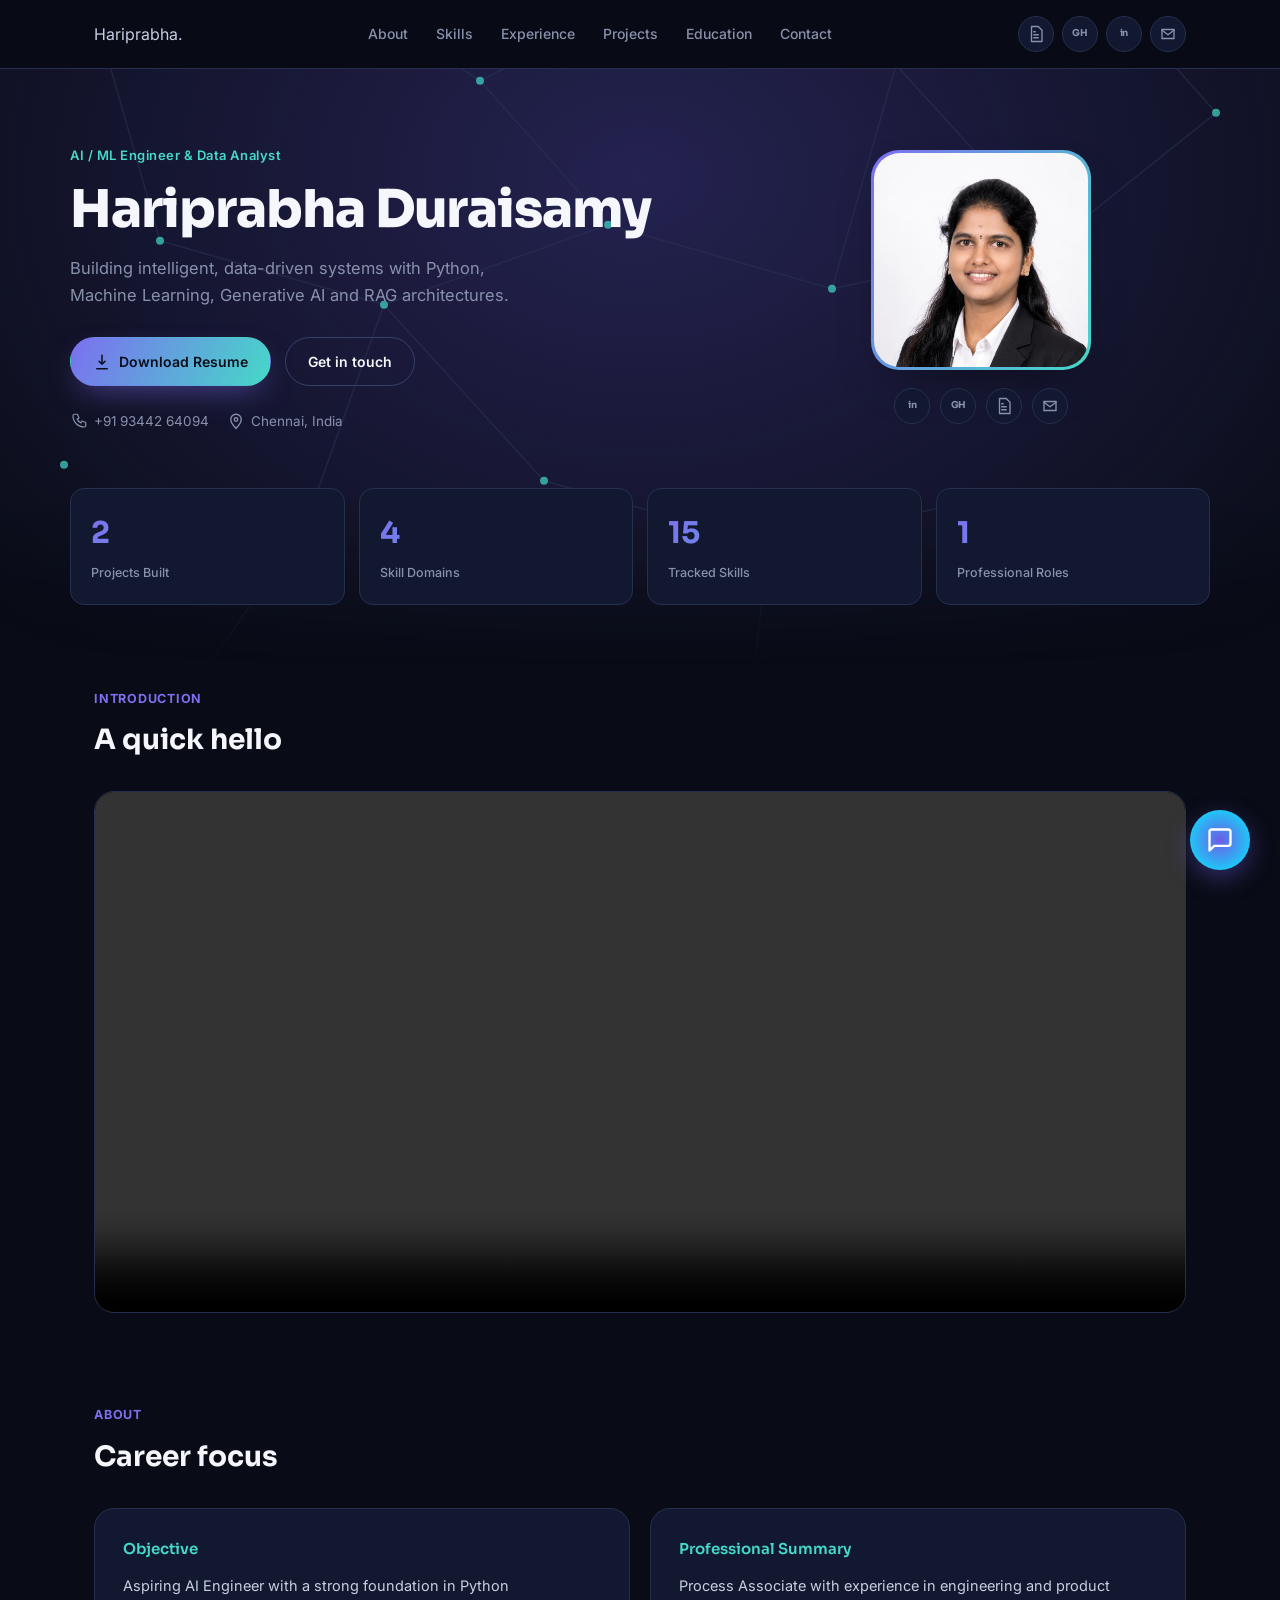
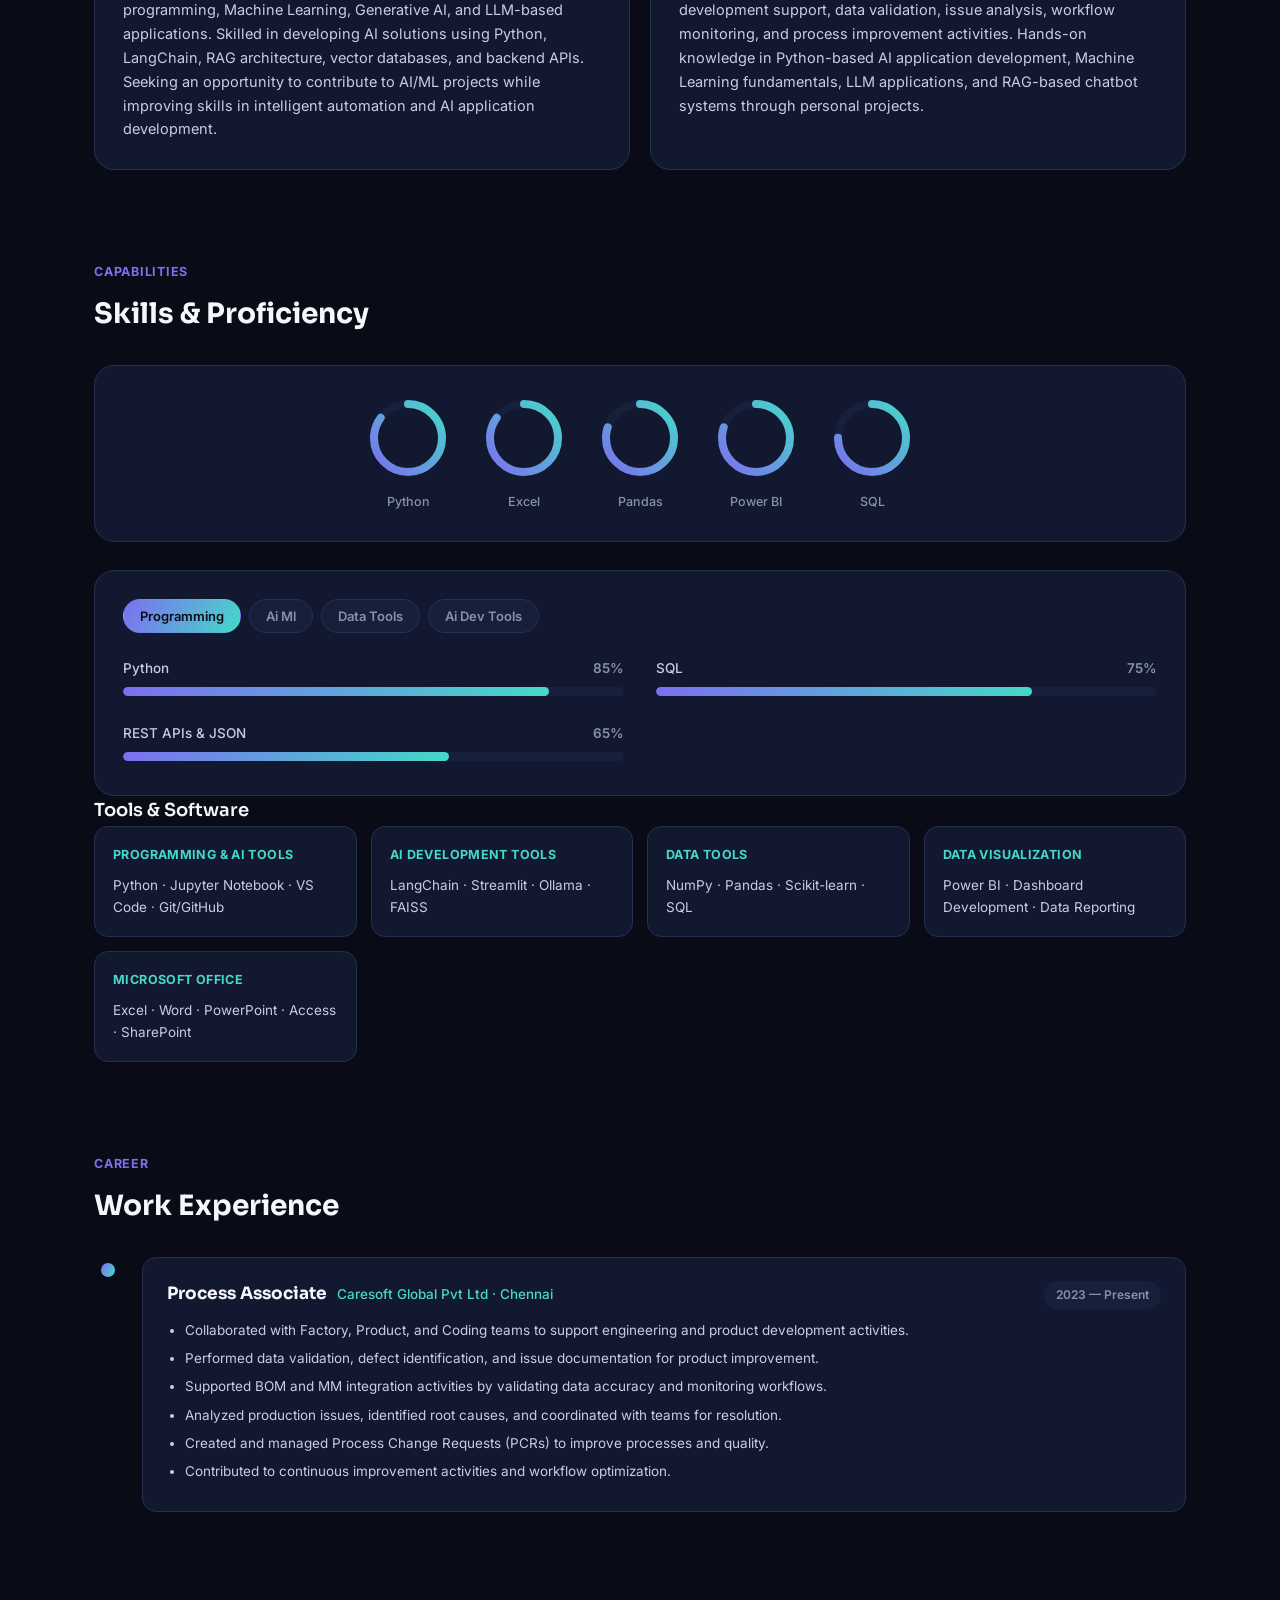
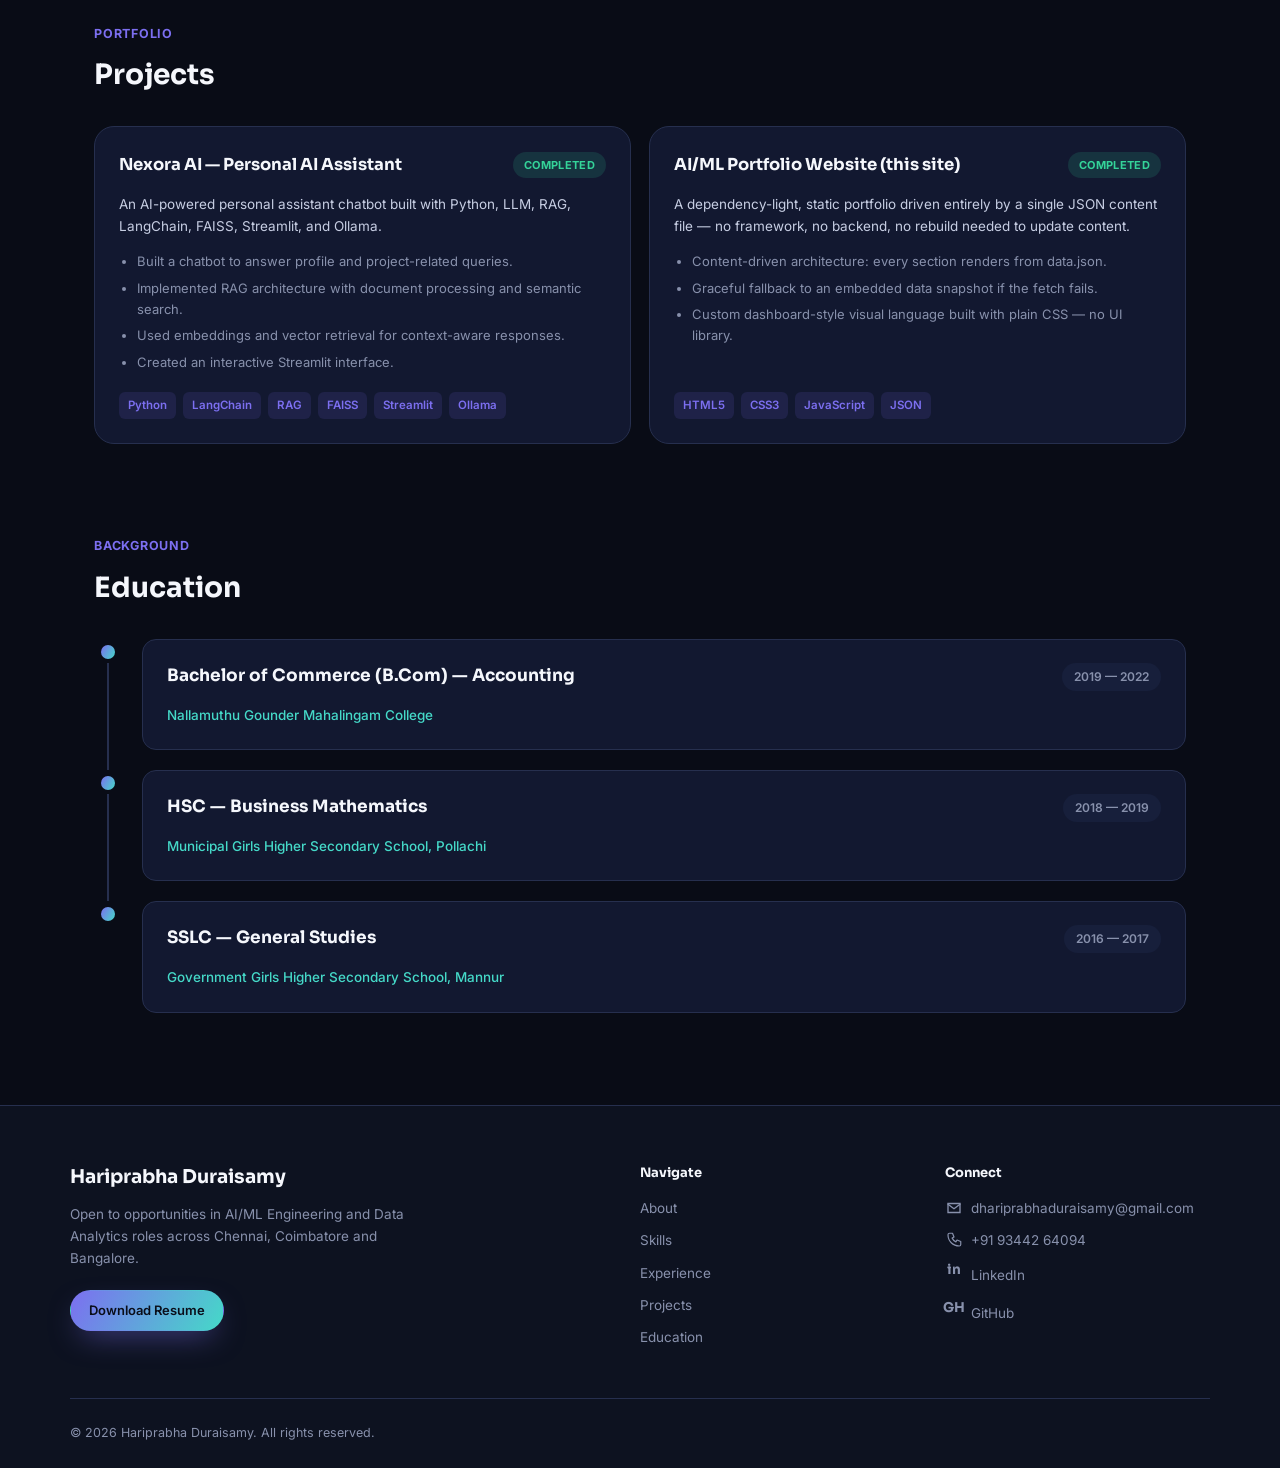
==== index.html @ e18042da "Update index.html integration with Nexora chatbot" ====
<!DOCTYPE html>
<html lang="en">
<head>
<meta charset="UTF-8">
<meta name="viewport" content="width=device-width, initial-scale=1.0">
<title>Hariprabha Duraisamy — AI/ML Engineer</title>
<meta name="description" content="Portfolio of Hariprabha Duraisamy — Aspiring AI Engineer specializing in Machine Learning, Generative AI, RAG systems and Data Analytics.">
<link rel="preconnect" href="https://fonts.googleapis.com">
<link rel="preconnect" href="https://fonts.gstatic.com" crossorigin>
<link href="https://fonts.googleapis.com/css2?family=Sora:wght@500;600;700;800&family=Inter:wght@400;500;600;700&display=swap" rel="stylesheet">
<link rel="stylesheet" href="styles.css">
</head>
  <!-- ================= NEXORA AI FLOATING WIDGET START ================= -->
<!-- 1. Floating Chat Trigger Button (Bottom Right) -->
<div id="nexora-chat-trigger" style="position: fixed; bottom: 30px; right: 30px; width: 60px; height: 60px; background: radial-gradient(circle, #6C5CE7 0%, #00F2FE 100%); border-radius: 50%; display: flex; align-items: center; justify-content: center; box-shadow: 0 8px 24px rgba(108, 92, 231, 0.4); cursor: pointer; z-index: 99999; transition: transform 0.2s ease-in-out;">
  <svg viewBox="0 0 24 24" style="width: 28px; height: 28px; fill: none; stroke: #FFFFFF; stroke-width: 2; stroke-linecap: round; stroke-linejoin: round;">
    <path d="M21 15a2 2 0 0 1-2 2H7l-4 4V5a2 2 0 0 1 2-2h14a2 2 0 0 1 2 2z"></path>
  </svg>
</div>

<!-- 2. Minimalist Popup Compact Chat Container Window -->
<div id="nexora-chat-window" style="position: fixed; bottom: 105px; right: 30px; width: 380px; height: 500px; background: #0B0E14; border: 1px solid #2A3352; border-radius: 16px; box-shadow: 0 12px 40px rgba(0, 0, 0, 0.6); display: none; flex-direction: column; overflow: hidden; z-index: 99999; font-family: 'Inter', sans-serif;">
  <!-- Header Control Bar -->
  <div style="background: #161B22; padding: 15px 20px; display: flex; align-items: center; justify-content: space-between; border-bottom: 1px solid #21262D;">
    <div style="display: flex; align-items: center; gap: 10px;">
      <div style="width: 8px; height: 8px; background: #00F2FE; border-radius: 50%; box-shadow: 0 0 8px #00F2FE;"></div>
      <span style="color: #FFFFFF; font-weight: 600; font-size: 0.95rem; letter-spacing: -0.3px;">NEXORA AI</span>
    </div>
    <!-- Close Icon Button -->
    <span id="nexora-chat-close" style="color: #8B949E; cursor: pointer; font-size: 1.3rem; line-height: 1; transition: color 0.2s;">&times;</span>
  </div>
  
  <!-- Content Embedding Frame Workspace -->
  <div style="flex: 1; background: #0B0E14;">
    <iframe 
      src="https://hariprabha06-nexora-ai.hf.space?embed=true" 
      width="100%" 
      height="100%" 
      style="border: none; background: #0B0E14;"
      allow="clipboard-write">
    </iframe>
  </div>
</div>

<!-- 3. Micro Interaction Toggle Script -->
<script>
  document.addEventListener("DOMContentLoaded", function() {
    const trigger = document.getElementById("nexora-chat-trigger");
    const windowEl = document.getElementById("nexora-chat-window");
    const closeBtn = document.getElementById("nexora-chat-close");

    // Click trigger to toggle window display visibility
    trigger.addEventListener("click", function() {
      if (windowEl.style.display === "none" || windowEl.style.display === "") {
        windowEl.style.display = "flex";
        trigger.style.transform = "scale(0.9) rotate(90deg)";
      } else {
        windowEl.style.display = "none";
        trigger.style.transform = "scale(1) rotate(0deg)";
      }
    });

    // Close button logic matrix resets layout bounds
    closeBtn.addEventListener("click", function(e) {
      e.stopPropagation();
      windowEl.style.display = "none";
      trigger.style.transform = "scale(1) rotate(0deg)";
    });
    
    // Hover animation micro scaling controls
    trigger.addEventListener("mouseenter", function() {
      if(windowEl.style.display !== "flex") trigger.style.transform = "scale(1.08)";
    });
    trigger.addEventListener("mouseleave", function() {
      if(windowEl.style.display !== "flex") trigger.style.transform = "scale(1)";
    });
  });
</script>
<!-- ================= NEXORA AI FLOATING WIDGET END ================= -->
<body>

<!-- ================= NAV ================= -->
<nav class="nav">
  <div class="nav__inner">
    <a href="#top" class="nav_logo">Hariprabha<span class="nav_logo-dot">.</span></a>
    <div class="nav__links" id="navLinks">
      <a href="#about">About</a>
      <a href="#skills">Skills</a>
      <a href="#experience">Experience</a>
      <a href="#projects">Projects</a>
      <a href="#education">Education</a>
      <a href="#contact">Contact</a>
    </div>
    <div class="nav__actions" id="navActions"></div>
  </div>
</nav>

<!-- ================= HERO ================= -->
<header class="hero" id="top">
  <div class="hero__bg" aria-hidden="true">
    <svg class="hero__mesh" viewBox="0 0 800 600" preserveAspectRatio="xMidYMid slice">
      <defs>
        <radialGradient id="meshGlow" cx="50%" cy="30%" r="70%">
          <stop offset="0%" stop-color="#6C5CE7" stop-opacity="0.28"/>
          <stop offset="100%" stop-color="#6C5CE7" stop-opacity="0"/>
        </radialGradient>
      </defs>
      <rect width="800" height="600" fill="url(#meshGlow)"/>
      <g stroke="#2A3352" stroke-width="1" opacity="0.55" id="meshLines"></g>
      <g fill="#45D9C8" id="meshNodes"></g>
    </svg>
  </div>

  <div class="hero__inner">
    <div class="hero__text">
      <span class="eyebrow">AI / ML Engineer &amp; Data Analyst</span>
      <h1 class="hero__name" id="heroName">Loading…</h1>
      <p class="hero__tagline" id="heroTagline"></p>

      <div class="hero__cta">
        <a href="assets/resume.pdf" download class="btn btn--primary">
          <svg viewBox="0 0 24 24" class="icon"><path d="M12 3v12m0 0l-4-4m4 4l4-4M5 21h14" fill="none" stroke="currentColor" stroke-width="2" stroke-linecap="round" stroke-linejoin="round"/></svg>
          Download Resume
        </a>
        <a href="#contact" class="btn btn--ghost">Get in touch</a>
      </div>

      <div class="hero__social" id="heroSocial"></div>
    </div>

    <div class="hero__card">
      <div class="hero__photo-ring">
        <img id="profilePhoto" class="hero__photo" src="" alt="Hariprabha Duraisamy" />
      </div>
      <div class="hero__quicklinks" id="heroQuicklinks"></div>
    </div>
  </div>

  <div class="hero__stats" id="heroStats"></div>
</header>

<!-- ================= VIDEO ================= -->
<section class="section" id="intro">
  <div class="section__head">
    <span class="section__kicker">Introduction</span>
    <h2 class="section__title">A quick hello</h2>
  </div>
  <div class="panel panel--video">
    <video id="introVideo" class="video-frame" controls playsinline></video>
  </div>
</section>

<!-- ================= ABOUT ================= -->
<section class="section" id="about">
  <div class="section__head">
    <span class="section__kicker">About</span>
    <h2 class="section__title">Career focus</h2>
  </div>
  <div class="about-grid">
    <div class="panel">
      <h3 class="panel__title">Objective</h3>
      <p id="aboutObjective"></p>
    </div>
    <div class="panel">
      <h3 class="panel__title">Professional Summary</h3>
      <p id="aboutSummary"></p>
    </div>
  </div>
</section>

<!-- ================= SKILLS ================= -->
<section class="section" id="skills">
  <div class="section__head">
    <span class="section__kicker">Capabilities</span>
    <h2 class="section__title">Skills &amp; Proficiency</h2>
  </div>

  <div class="rings" id="coreRings"></div>

  <div class="panel">
    <div class="skills__tabs" id="skillTabs"></div>
    <div class="skills__panels" id="skillPanels"></div>
  </div>

  <div class="section_head section_head--sub">
    <h3 class="section__subtitle">Tools &amp; Software</h3>
  </div>
  <div class="tools__grid" id="toolsGrid"></div>
</section>

<!-- ================= EXPERIENCE ================= -->
<section class="section" id="experience">
  <div class="section__head">
    <span class="section__kicker">Career</span>
    <h2 class="section__title">Work Experience</h2>
  </div>
  <div class="timeline" id="experienceTimeline"></div>
</section>

<!-- ================= PROJECTS ================= -->
<section class="section" id="projects">
  <div class="section__head">
    <span class="section__kicker">Portfolio</span>
    <h2 class="section__title">Projects</h2>
  </div>
  <div class="projects__grid" id="projectsGrid"></div>
</section>

<!-- ================= EDUCATION ================= -->
<section class="section" id="education">
  <div class="section__head">
    <span class="section__kicker">Background</span>
    <h2 class="section__title">Education</h2>
  </div>
  <div class="timeline timeline--education" id="educationTimeline"></div>
</section>

<!-- ================= CONTACT / FOOTER ================= -->
<footer class="footer" id="contact">
  <div class="footer__top">
    <div class="footer__brand">
      <div class="footer__name" id="footerName"></div>
      <p class="footer__blurb">Open to opportunities in AI/ML Engineering and Data Analytics roles across Chennai, Coimbatore and Bangalore.</p>
      <a href="assets/resume.pdf" download class="btn btn--primary btn--sm">Download Resume</a>
    </div>

    <div class="footer__col">
      <h4>Navigate</h4>
      <a href="#about">About</a>
      <a href="#skills">Skills</a>
      <a href="#experience">Experience</a>
      <a href="#projects">Projects</a>
      <a href="#education">Education</a>
    </div>

    <div class="footer__col">
      <h4>Connect</h4>
      <div id="footerLinks"></div>
    </div>
  </div>

  <div class="footer__bottom">
    <span id="footerCopy"></span>
  </div>
</footer>

<script src="script.js"></script>
</body>
</html>
---- styles.css ----
/* =====================================================
   DESIGN TOKENS
   Concept: "Signal Intelligence" — a professional AI/ML and
   data-analytics portfolio. Deep indigo-navy surface, a
   violet→cyan gradient as the AI/data signal, real chart
   elements (progress rings, gradient meters), and a subtle
   neural-mesh backdrop in the hero. Clean geometric display
   type (Sora) + humanist body type (Inter). No monospace,
   no terminal chrome.
===================================================== */
:root{
  --bg:            #090C16;
  --bg-alt:        #0D1220;
  --surface:       #121830;
  --surface-2:     #171F3B;
  --border:        #262F4E;
  --border-light:  #37416A;

  --text:          #C7CEE3;
  --text-dim:      #8891AC;
  --text-bright:   #F5F7FC;

  --violet:        #7C6FF0;
  --violet-dim:    #4A4390;
  --cyan:          #45D9C8;
  --amber:         #FFB454;
  --green:         #34D399;

  --grad: linear-gradient(120deg, var(--violet), var(--cyan));

  --font-display: 'Sora', 'Inter', sans-serif;
  --font-body: 'Inter', -apple-system, sans-serif;

  --radius-sm: 8px;
  --radius: 14px;
  --radius-lg: 20px;
  --maxw: 1140px;

  --shadow: 0 20px 50px -25px rgba(0,0,0,0.6);
}

*{ box-sizing:border-box; }
html{ scroll-behavior:smooth; }

@media (prefers-reduced-motion: reduce){
  html{ scroll-behavior:auto; }
  *{ animation-duration:0.001ms !important; animation-iteration-count:1 !important; transition-duration:0.001ms !important; }
}

body{
  margin:0;
  background:var(--bg);
  color:var(--text);
  font-family:var(--font-body);
  line-height:1.65;
  -webkit-font-smoothing:antialiased;
}

h1,h2,h3,h4{ font-family:var(--font-display); color:var(--text-bright); margin:0; }
p{ margin:0; }
a{ color:inherit; text-decoration:none; }
::selection{ background:var(--violet); color:#fff; }
:focus-visible{ outline:2px solid var(--cyan); outline-offset:3px; }

.icon{ width:18px; height:18px; display:block; }
.icon-badge{
  display:inline-flex; align-items:center; justify-content:center;
  width:18px; height:18px;
  font-family:var(--font-display);
  font-weight:700;
  font-size:9.5px;
  letter-spacing:-0.02em;
}

/* =====================================================
   NAV
===================================================== */
.nav{
  position:sticky; top:0; z-index:100;
  background:rgba(9,12,22,0.82);
  backdrop-filter:blur(10px);
  border-bottom:1px solid var(--border);
}
.nav__inner{
  max-width:var(--maxw);
  margin:0 auto;
  padding:16px 24px;
  display:flex; align-items:center; justify-content:space-between;
  gap:24px;
}
.nav__logo{
  font-family:var(--font-display);
  font-weight:700;
  font-size:17px;
  color:var(--text-bright);
}
.nav__logo-dot{ color:var(--cyan); }
.nav__links{ display:flex; gap:28px; }
.nav__links a{
  font-size:14px; font-weight:500;
  color:var(--text-dim);
}
.nav__links a:hover{ color:var(--text-bright); }
.nav__actions{ display:flex; gap:8px; }
.iconbtn{
  width:36px; height:36px;
  display:flex; align-items:center; justify-content:center;
  border:1px solid var(--border);
  border-radius:50%;
  color:var(--text-dim);
  background:var(--surface);
  transition:border-color .2s, color .2s, transform .2s;
}
.iconbtn:hover{ color:var(--text-bright); border-color:var(--border-light); transform:translateY(-1px); }

@media (max-width:820px){
  .nav__links{ display:none; }
}

/* =====================================================
   BUTTONS
===================================================== */
.btn{
  display:inline-flex; align-items:center; gap:8px;
  padding:12px 22px;
  border-radius:999px;
  font-family:var(--font-body);
  font-weight:600;
  font-size:14px;
  border:1px solid transparent;
  cursor:pointer;
  transition:transform .2s, box-shadow .2s, border-color .2s, background .2s;
}
.btn--primary{
  background:var(--grad);
  color:#0A0E1A;
  box-shadow:0 12px 30px -10px rgba(124,111,240,0.55);
}
.btn--primary:hover{ transform:translateY(-2px); box-shadow:0 16px 36px -10px rgba(124,111,240,0.7); }
.btn--ghost{
  background:transparent;
  border-color:var(--border-light);
  color:var(--text-bright);
}
.btn--ghost:hover{ border-color:var(--cyan); color:var(--cyan); }
.btn--sm{ padding:9px 18px; font-size:13px; margin-top:14px; }

/* =====================================================
   HERO
===================================================== */
.hero{
  position:relative;
  overflow:hidden;
  padding:72px 24px 0;
}
.hero__bg{
  position:absolute; inset:0;
  z-index:0;
  mask-image:linear-gradient(to bottom, black 0%, black 70%, transparent 100%);
}
.hero__mesh{ width:100%; height:100%; }

.hero__inner{
  position:relative; z-index:1;
  max-width:var(--maxw);
  margin:0 auto;
  display:grid;
  grid-template-columns:1.25fr 0.9fr;
  gap:48px;
  align-items:center;
  padding-bottom:56px;
}
@media (max-width:900px){
  .hero__inner{ grid-template-columns:1fr; }
}

.eyebrow{
  display:inline-block;
  font-size:13px;
  font-weight:600;
  letter-spacing:0.04em;
  color:var(--cyan);
  margin-bottom:16px;
}
.hero__name{
  font-size:clamp(32px, 5vw, 52px);
  font-weight:800;
  line-height:1.08;
  letter-spacing:-0.02em;
  margin-bottom:16px;
}
.hero__tagline{
  color:var(--text-dim);
  font-size:16.5px;
  max-width:46ch;
  margin-bottom:28px;
}
.hero__cta{ display:flex; flex-wrap:wrap; gap:14px; margin-bottom:24px; }
.hero__social{ display:flex; gap:18px; font-size:13.5px; color:var(--text-dim); }
.hero__social a:hover{ color:var(--text-bright); }

/* --- hero photo card --- */
.hero__card{
  display:flex; flex-direction:column; align-items:center;
  gap:18px;
}
.hero__photo-ring{
  width:220px; height:220px;
  border-radius:28px;
  padding:3px;
  background:var(--grad);
  box-shadow:var(--shadow);
}
.hero__photo{
  width:100%; height:100%;
  object-fit:cover;
  border-radius:26px;
  display:block;
  background:var(--surface);
}
.hero__quicklinks{ display:flex; gap:10px; }

/* --- stats --- */
.hero__stats{
  position:relative; z-index:1;
  max-width:var(--maxw);
  margin:0 auto;
  display:grid;
  grid-template-columns:repeat(auto-fit, minmax(150px, 1fr));
  gap:14px;
  padding-bottom:64px;
}
.stat{
  background:var(--surface);
  border:1px solid var(--border);
  border-radius:var(--radius);
  padding:20px;
}
.stat__value{
  font-family:var(--font-display);
  font-size:30px; font-weight:700;
  background:var(--grad);
  -webkit-background-clip:text;
  background-clip:text;
  color:transparent;
}
.stat__label{
  color:var(--text-dim);
  font-size:12.5px;
  margin-top:4px;
  font-weight:500;
}

/* =====================================================
   SECTIONS
===================================================== */
.section{
  max-width:var(--maxw);
  margin:0 auto;
  padding:20px 24px 72px;
}
.section__head{ margin-bottom:28px; }
.section__head--sub{ margin-top:40px; margin-bottom:18px; }
.section__kicker{
  display:block;
  font-size:12.5px;
  font-weight:700;
  letter-spacing:0.06em;
  text-transform:uppercase;
  color:var(--violet);
  margin-bottom:8px;
}
.section__title{ font-size:28px; font-weight:700; }
.section__subtitle{ font-size:18px; font-weight:600; color:var(--text-bright); }

.panel{
  background:var(--surface);
  border:1px solid var(--border);
  border-radius:var(--radius-lg);
  padding:28px;
}
.panel--video{ padding:0; overflow:hidden; }
.panel__title{
  font-size:15px; font-weight:600;
  color:var(--cyan);
  margin-bottom:12px;
}
.video-frame{ width:100%; display:block; background:#000; max-height:520px; }

/* --- about --- */
.about-grid{
  display:grid; grid-template-columns:1fr 1fr; gap:20px;
}
@media (max-width:700px){ .about-grid{ grid-template-columns:1fr; } }
.about-grid p{ color:var(--text); font-size:14.5px; }

/* =====================================================
   SKILLS
===================================================== */
.rings{
  display:flex; flex-wrap:wrap; gap:28px;
  justify-content:center;
  margin-bottom:28px;
  padding:28px;
  background:var(--surface);
  border:1px solid var(--border);
  border-radius:var(--radius-lg);
}
.ring{ display:flex; flex-direction:column; align-items:center; gap:10px; }
.ring__label{ font-size:12.5px; color:var(--text-dim); font-weight:500; text-align:center; max-width:110px; }
.ring svg{ transform:rotate(-90deg); }
.ring__pct{
  font-family:var(--font-display);
  font-weight:700;
  font-size:16px;
  fill:var(--text-bright);
  transform:rotate(90deg);
}

.skills__tabs{ display:flex; flex-wrap:wrap; gap:8px; margin-bottom:24px; }
.skill-tab{
  font-family:var(--font-body);
  font-size:13px; font-weight:600;
  color:var(--text-dim);
  background:var(--surface-2);
  border:1px solid var(--border);
  border-radius:999px;
  padding:8px 16px;
  cursor:pointer;
  transition:all .2s;
}
.skill-tab:hover{ color:var(--text-bright); }
.skill-tab.active{
  background:var(--grad);
  color:#0A0E1A;
  border-color:transparent;
}
.skill-panel{ display:none; grid-template-columns:1fr 1fr; gap:20px 32px; }
.skill-panel.active{ display:grid; }
@media (max-width:640px){ .skill-panel{ grid-template-columns:1fr; } }

.skillbar__label{ display:flex; justify-content:space-between; font-size:13.5px; font-weight:500; color:var(--text); margin-bottom:8px; }
.skillbar__label span:last-child{ color:var(--text-dim); font-weight:600; }
.skillbar__track{ height:9px; background:var(--surface-2); border-radius:999px; overflow:hidden; }
.skillbar__fill{ height:100%; border-radius:999px; background:var(--grad); width:0%; transition:width 1.1s cubic-bezier(.2,.7,.2,1); }
.skillbar{ margin-bottom:6px; }

.tools__grid{ display:grid; grid-template-columns:repeat(auto-fit, minmax(220px, 1fr)); gap:14px; }
.tool-card{ background:var(--surface); border:1px solid var(--border); border-radius:var(--radius); padding:18px; }
.tool-card__title{ font-size:12.5px; font-weight:700; color:var(--cyan); text-transform:uppercase; letter-spacing:0.03em; margin-bottom:8px; }
.tool-card__list{ font-size:13.5px; color:var(--text); }

/* =====================================================
   TIMELINE (experience & education)
===================================================== */
.timeline{ display:flex; flex-direction:column; gap:0; }
.tl-entry{
  display:grid;
  grid-template-columns:28px 1fr;
  gap:20px;
}
.tl-entry__rail{ display:flex; flex-direction:column; align-items:center; }
.tl-entry__dot{
  width:14px; height:14px; border-radius:50%;
  background:var(--grad);
  margin-top:6px;
  flex-shrink:0;
}
.tl-entry__line{ width:1.5px; flex:1; background:var(--border); margin-top:4px; }
.tl-entry:last-child .tl-entry__line{ display:none; }
.tl-entry__card{
  background:var(--surface);
  border:1px solid var(--border);
  border-radius:var(--radius);
  padding:22px 24px;
  margin-bottom:20px;
}
.tl-entry__top{ display:flex; flex-wrap:wrap; align-items:baseline; gap:10px; margin-bottom:10px; }
.tl-entry__role{ font-family:var(--font-display); font-size:17px; font-weight:700; color:var(--text-bright); }
.tl-entry__company{ font-size:13.5px; color:var(--cyan); font-weight:500; }
.tl-entry__time{
  margin-left:auto;
  font-size:12px; font-weight:600;
  color:var(--text-dim);
  background:var(--surface-2);
  padding:4px 12px;
  border-radius:999px;
  white-space:nowrap;
}
.tl-entry__card ul{ margin:0; padding-left:18px; color:var(--text); font-size:13.5px; }
.tl-entry__card li{ margin-bottom:6px; }

/* =====================================================
   PROJECTS
===================================================== */
.projects__grid{ display:grid; grid-template-columns:repeat(auto-fit, minmax(280px, 1fr)); gap:18px; }
.project-card{
  background:var(--surface);
  border:1px solid var(--border);
  border-radius:var(--radius-lg);
  padding:24px;
  display:flex; flex-direction:column; gap:14px;
  transition:border-color .2s, transform .2s;
}
.project-card:hover{ border-color:var(--border-light); transform:translateY(-3px); }
.project-card__top{ display:flex; align-items:center; justify-content:space-between; gap:10px; }
.project-card__name{ font-family:var(--font-display); font-size:16.5px; font-weight:700; color:var(--text-bright); }
.status-pill{
  font-size:11px; font-weight:700; text-transform:uppercase; letter-spacing:0.03em;
  padding:4px 11px; border-radius:999px;
  white-space:nowrap;
}
.status-pill--completed{ background:rgba(52,211,153,0.14); color:var(--green); }
.status-pill--running{ background:rgba(69,217,200,0.14); color:var(--cyan); }
.project-card__desc{ font-size:13.5px; color:var(--text); }
.project-card__list{ margin:0; padding-left:18px; font-size:13px; color:var(--text-dim); }
.project-card__list li{ margin-bottom:5px; }
.project-card__stack{ display:flex; flex-wrap:wrap; gap:7px; margin-top:auto; }
.chip{
  font-size:11.5px; font-weight:600;
  color:var(--violet);
  background:rgba(124,111,240,0.12);
  border-radius:6px;
  padding:4px 9px;
}
.project-card__link{ font-size:13px; font-weight:600; color:var(--cyan); }
.project-card__link:hover{ text-decoration:underline; }

/* =====================================================
   FOOTER
===================================================== */
.footer{
  border-top:1px solid var(--border);
  background:var(--bg-alt);
  padding:56px 24px 24px;
}
.footer__top{
  max-width:var(--maxw);
  margin:0 auto;
  display:grid;
  grid-template-columns:1.6fr 0.8fr 0.8fr;
  gap:40px;
  margin-bottom:40px;
}
@media (max-width:760px){
  .footer__top{ grid-template-columns:1fr; }
}
.footer__name{ font-family:var(--font-display); font-weight:700; font-size:19px; color:var(--text-bright); margin-bottom:10px; }
.footer__blurb{ color:var(--text-dim); font-size:13.5px; max-width:38ch; margin-bottom:6px; }
.footer__col h4{ font-size:13px; color:var(--text-bright); margin-bottom:14px; }
.footer__col a, .footer__col span{
  display:flex; align-items:center; gap:8px;
  font-size:13.5px; color:var(--text-dim);
  margin-bottom:10px;
}
.footer__col a:hover{ color:var(--cyan); }
.footer__bottom{
  max-width:var(--maxw);
  margin:0 auto;
  padding-top:24px;
  border-top:1px solid var(--border);
  font-size:12.5px;
  color:var(--text-dim);
  display:flex; justify-content:space-between; flex-wrap:wrap; gap:10px;
}

/* reveal-on-scroll */
.reveal{ opacity:0; transform:translateY(16px); transition:opacity .6s ease, transform .6s ease; }
.reveal.in{ opacity:1; transform:translateY(0); }
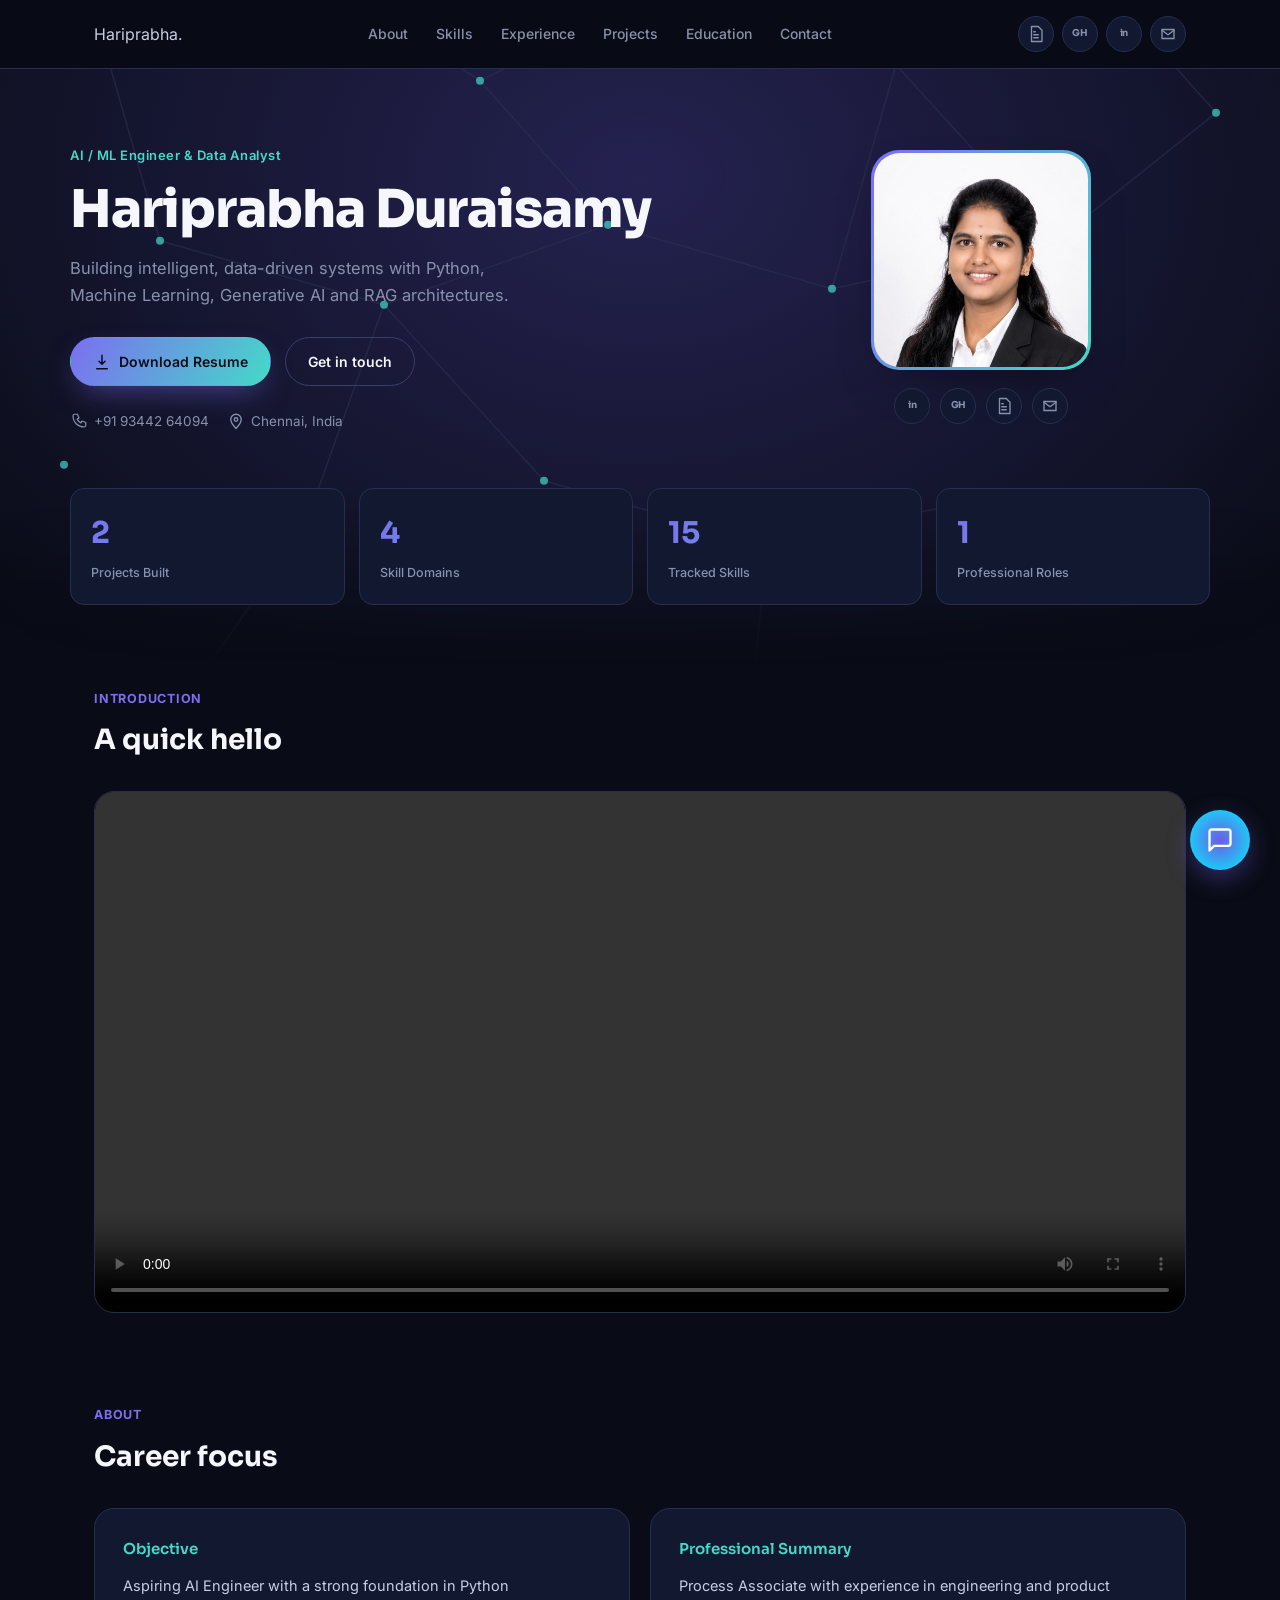
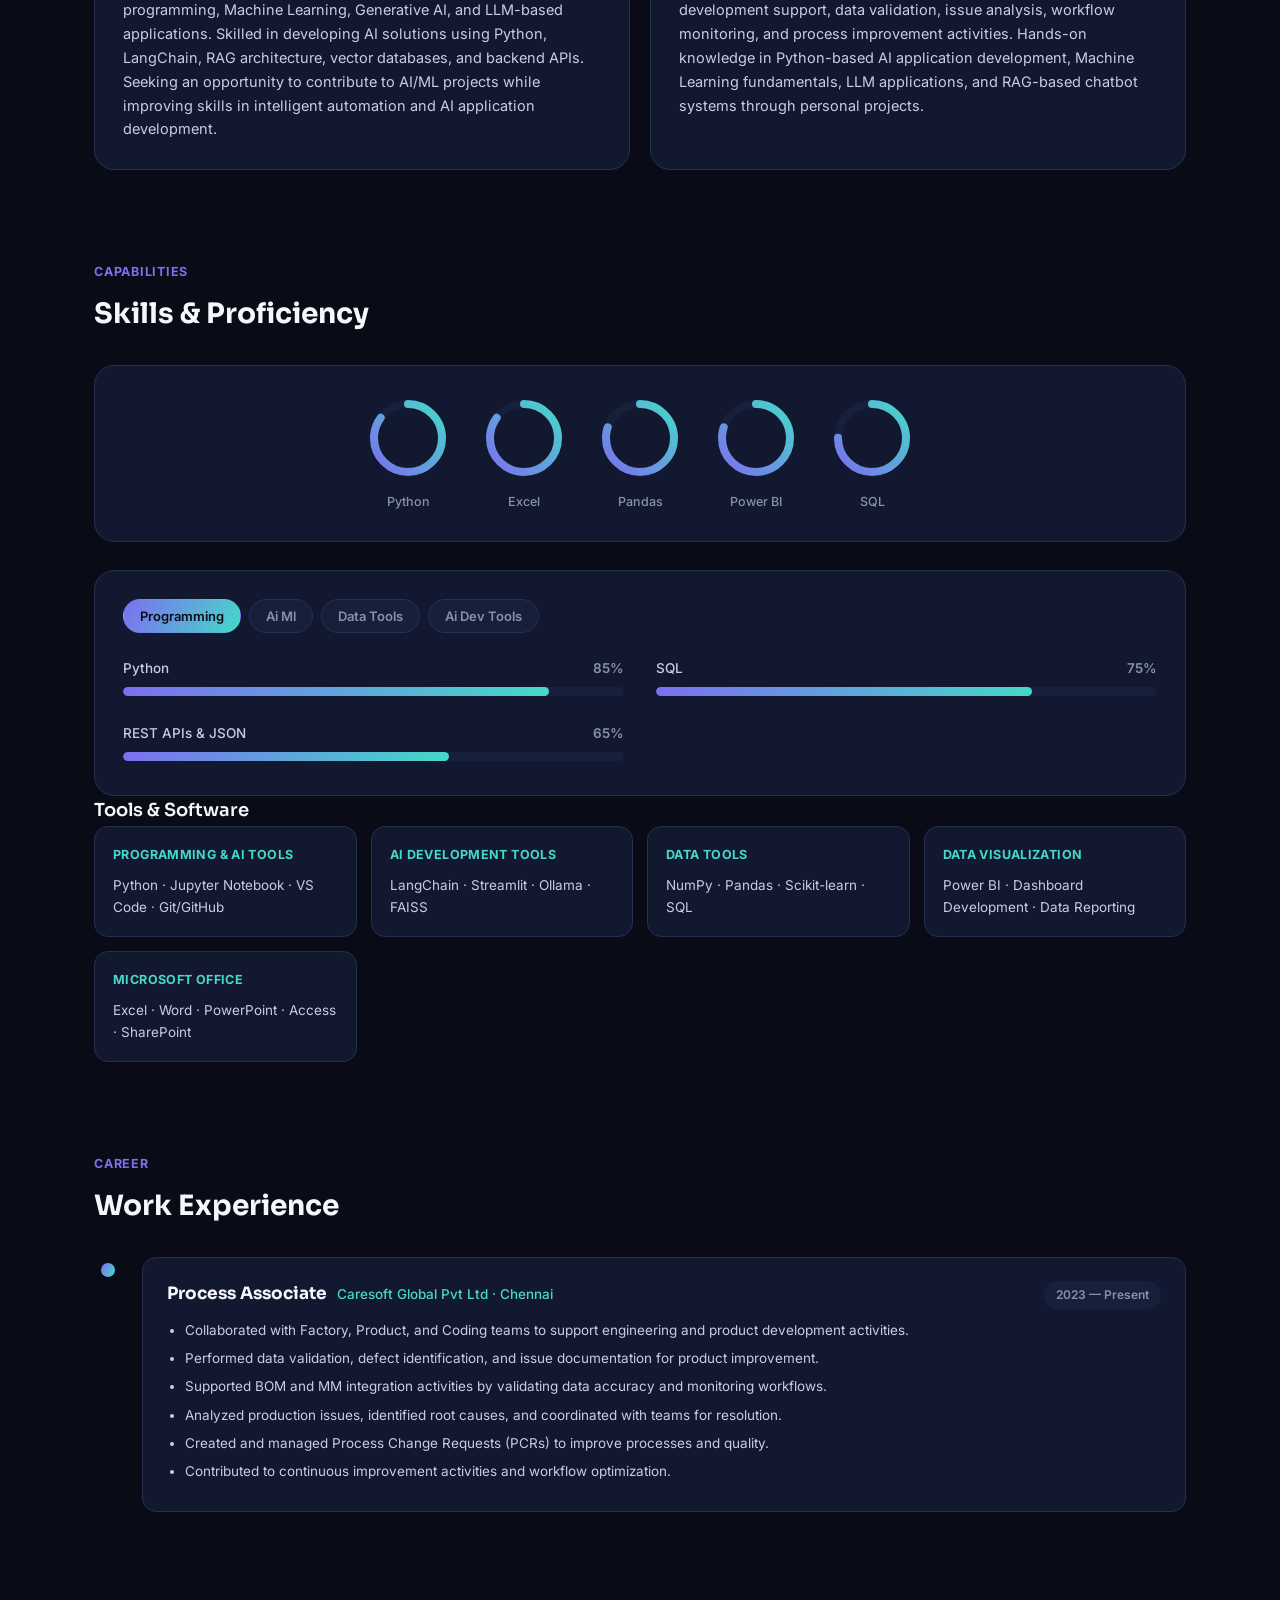
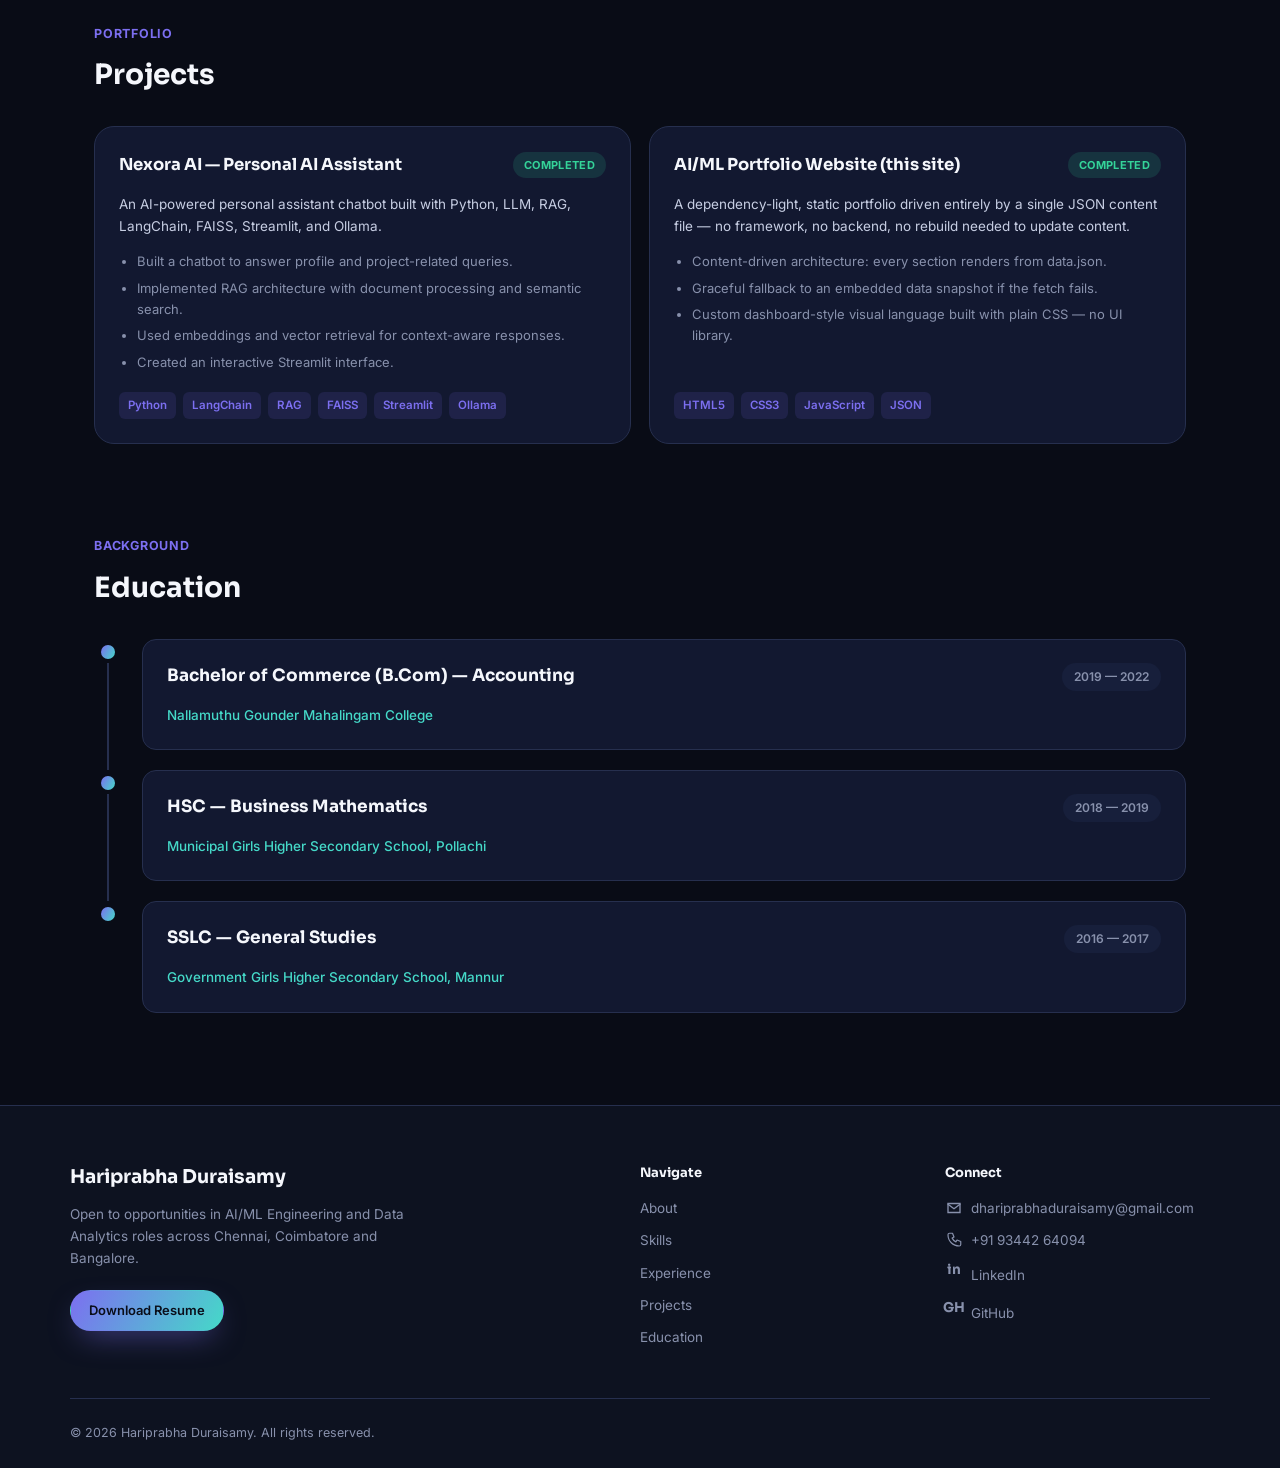
==== commit 95c1b301: "Update index.html" ====
--- a/index.html
+++ b/index.html
@@ -33,7 +33,7 @@
   <!-- Content Embedding Frame Workspace -->
   <div style="flex: 1; background: #0B0E14;">
     <iframe 
-      src="https://hariprabha06-nexora-ai.hf.space?embed=true" 
+      src="https://HariPrabha06-nexora-ai.hf.space?embed=true" 
       width="100%" 
       height="100%" 
       style="border: none; background: #0B0E14;"
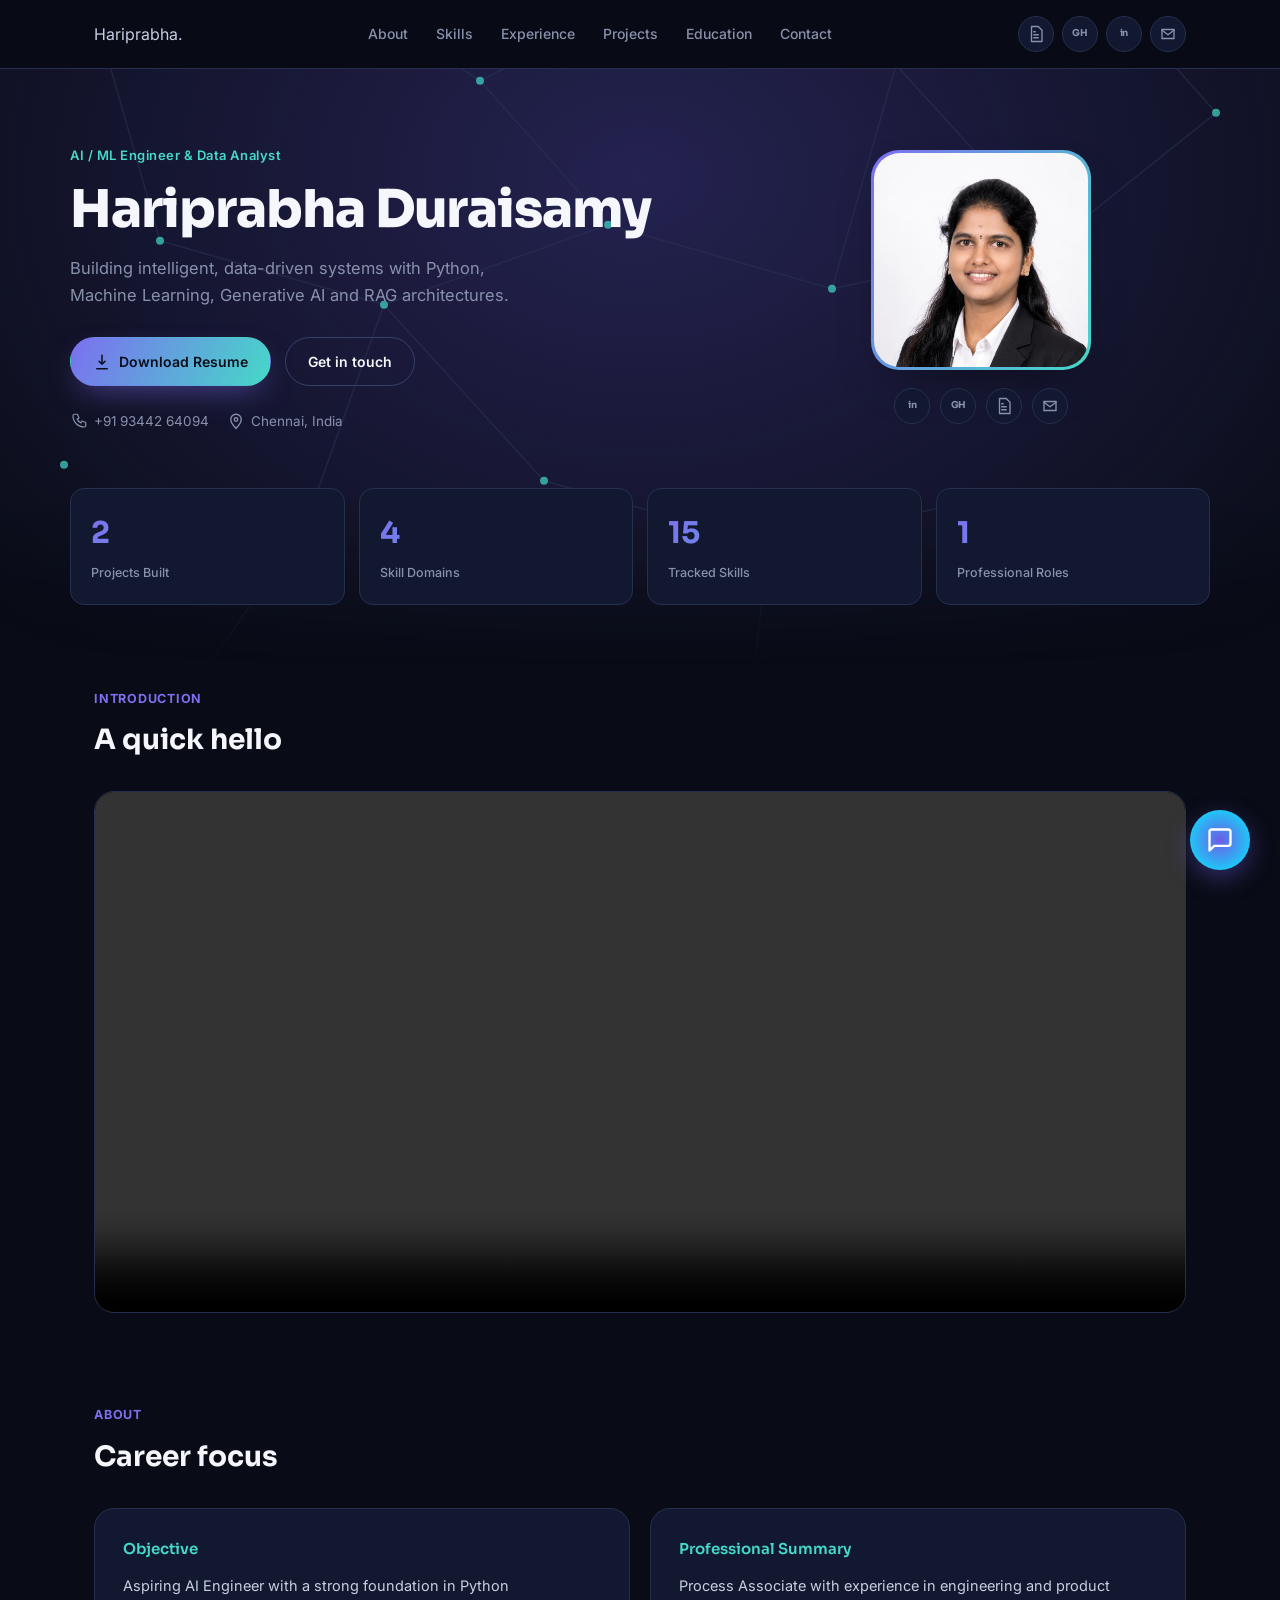
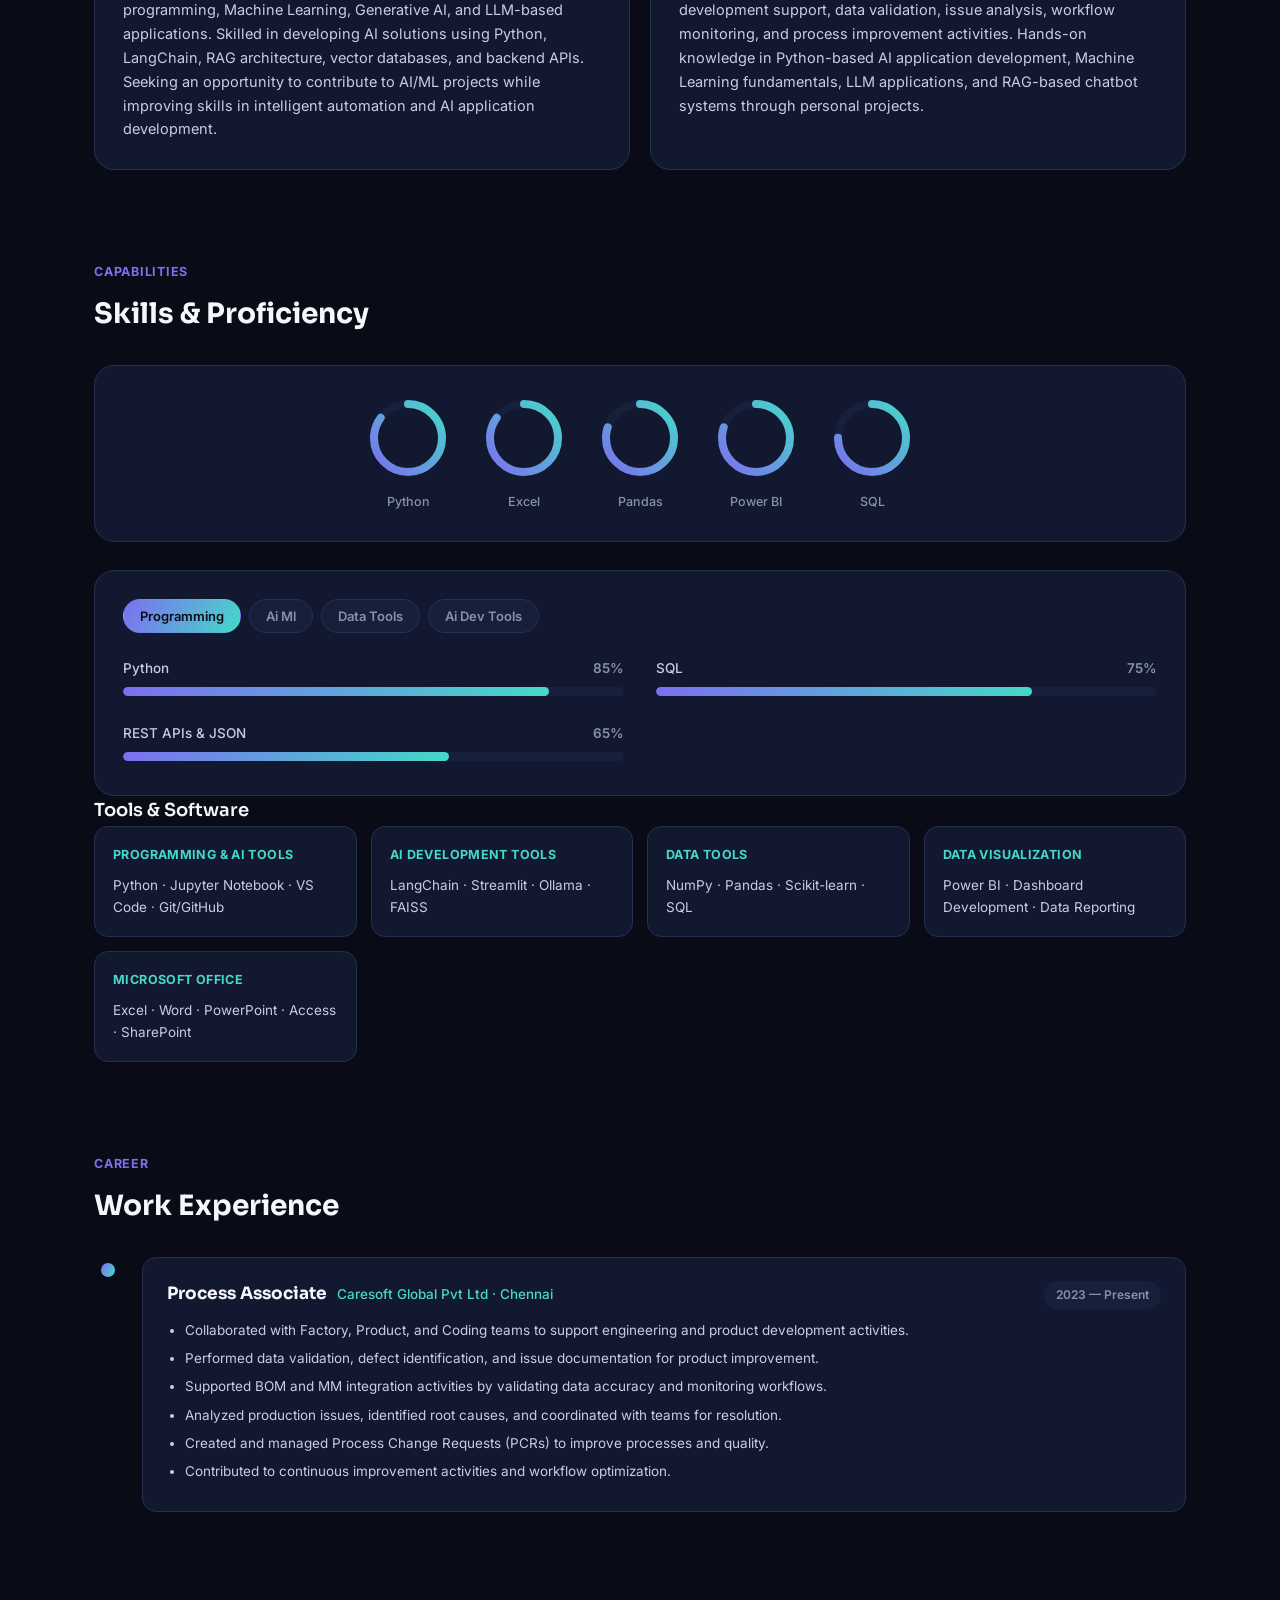
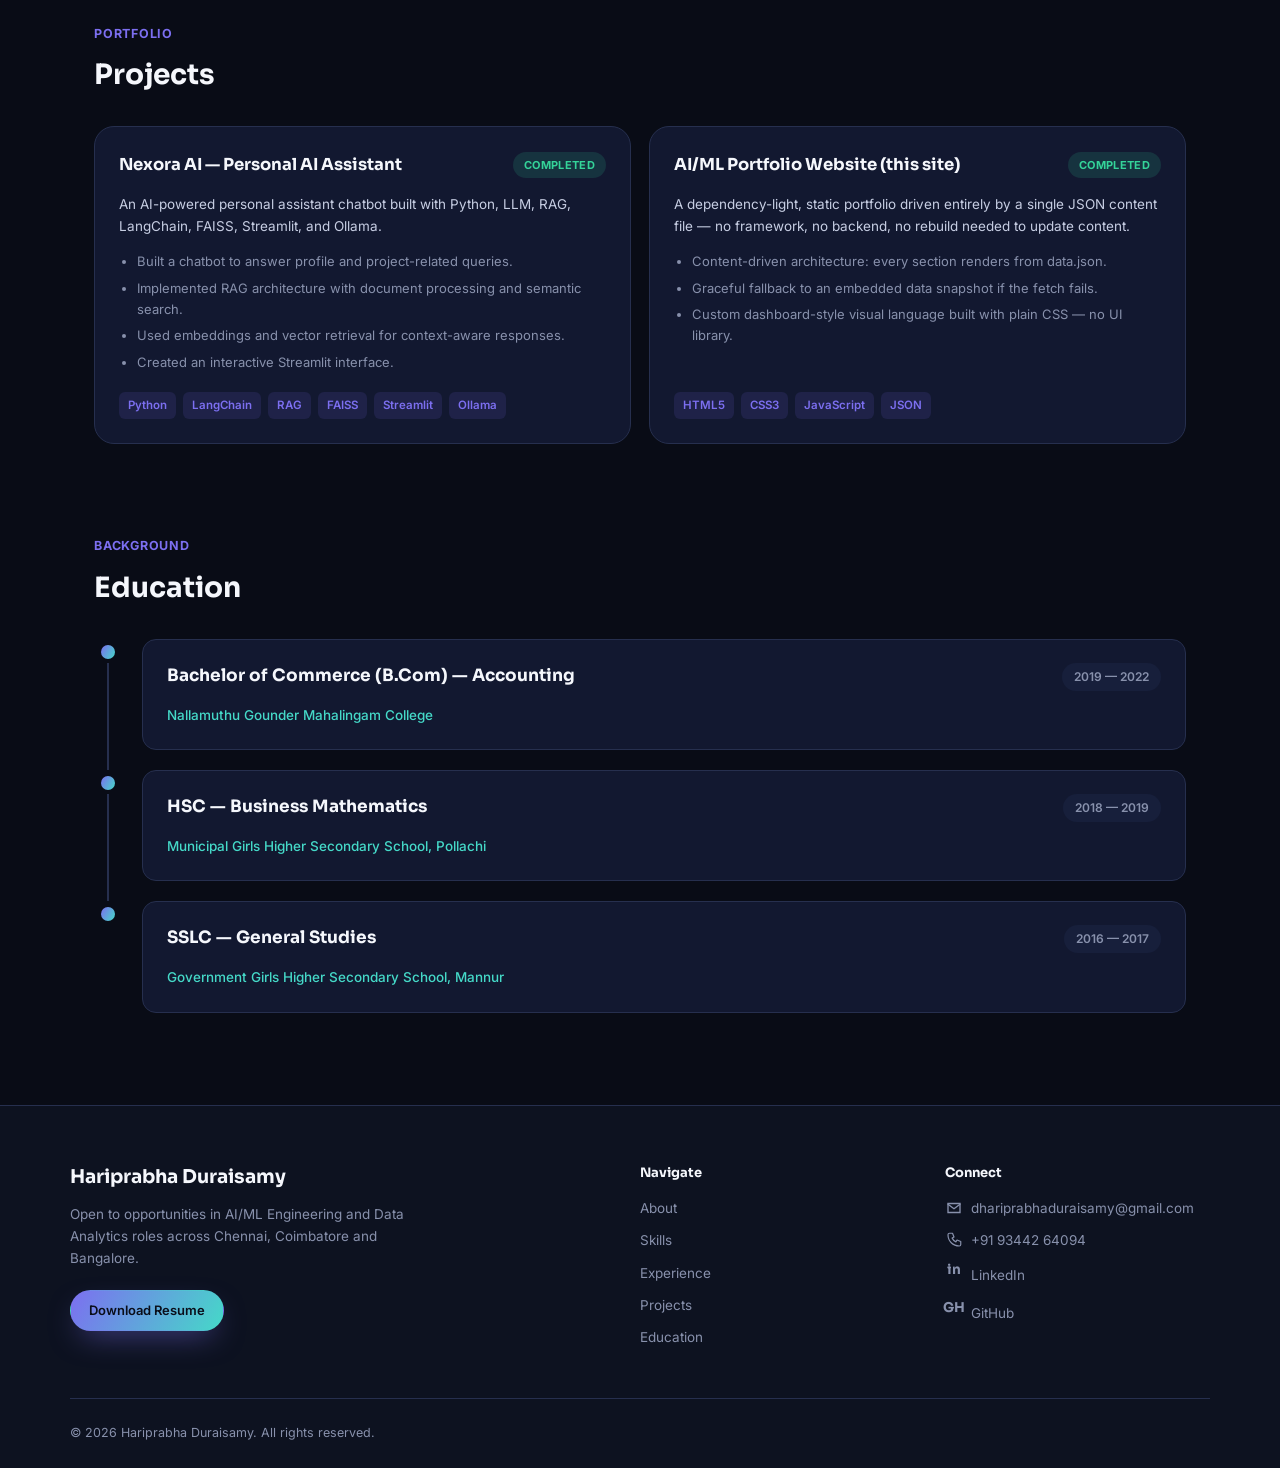
==== commit a11fef6e: "Update index.html" ====
--- a/index.html
+++ b/index.html
@@ -33,7 +33,7 @@
   <!-- Content Embedding Frame Workspace -->
   <div style="flex: 1; background: #0B0E14;">
     <iframe 
-      src="https://HariPrabha06-nexora-ai.hf.space?embed=true" 
+      src="https://huggingface.co/spaces/hariprabha06/nexora-ai/embed" 
       width="100%" 
       height="100%" 
       style="border: none; background: #0B0E14;"
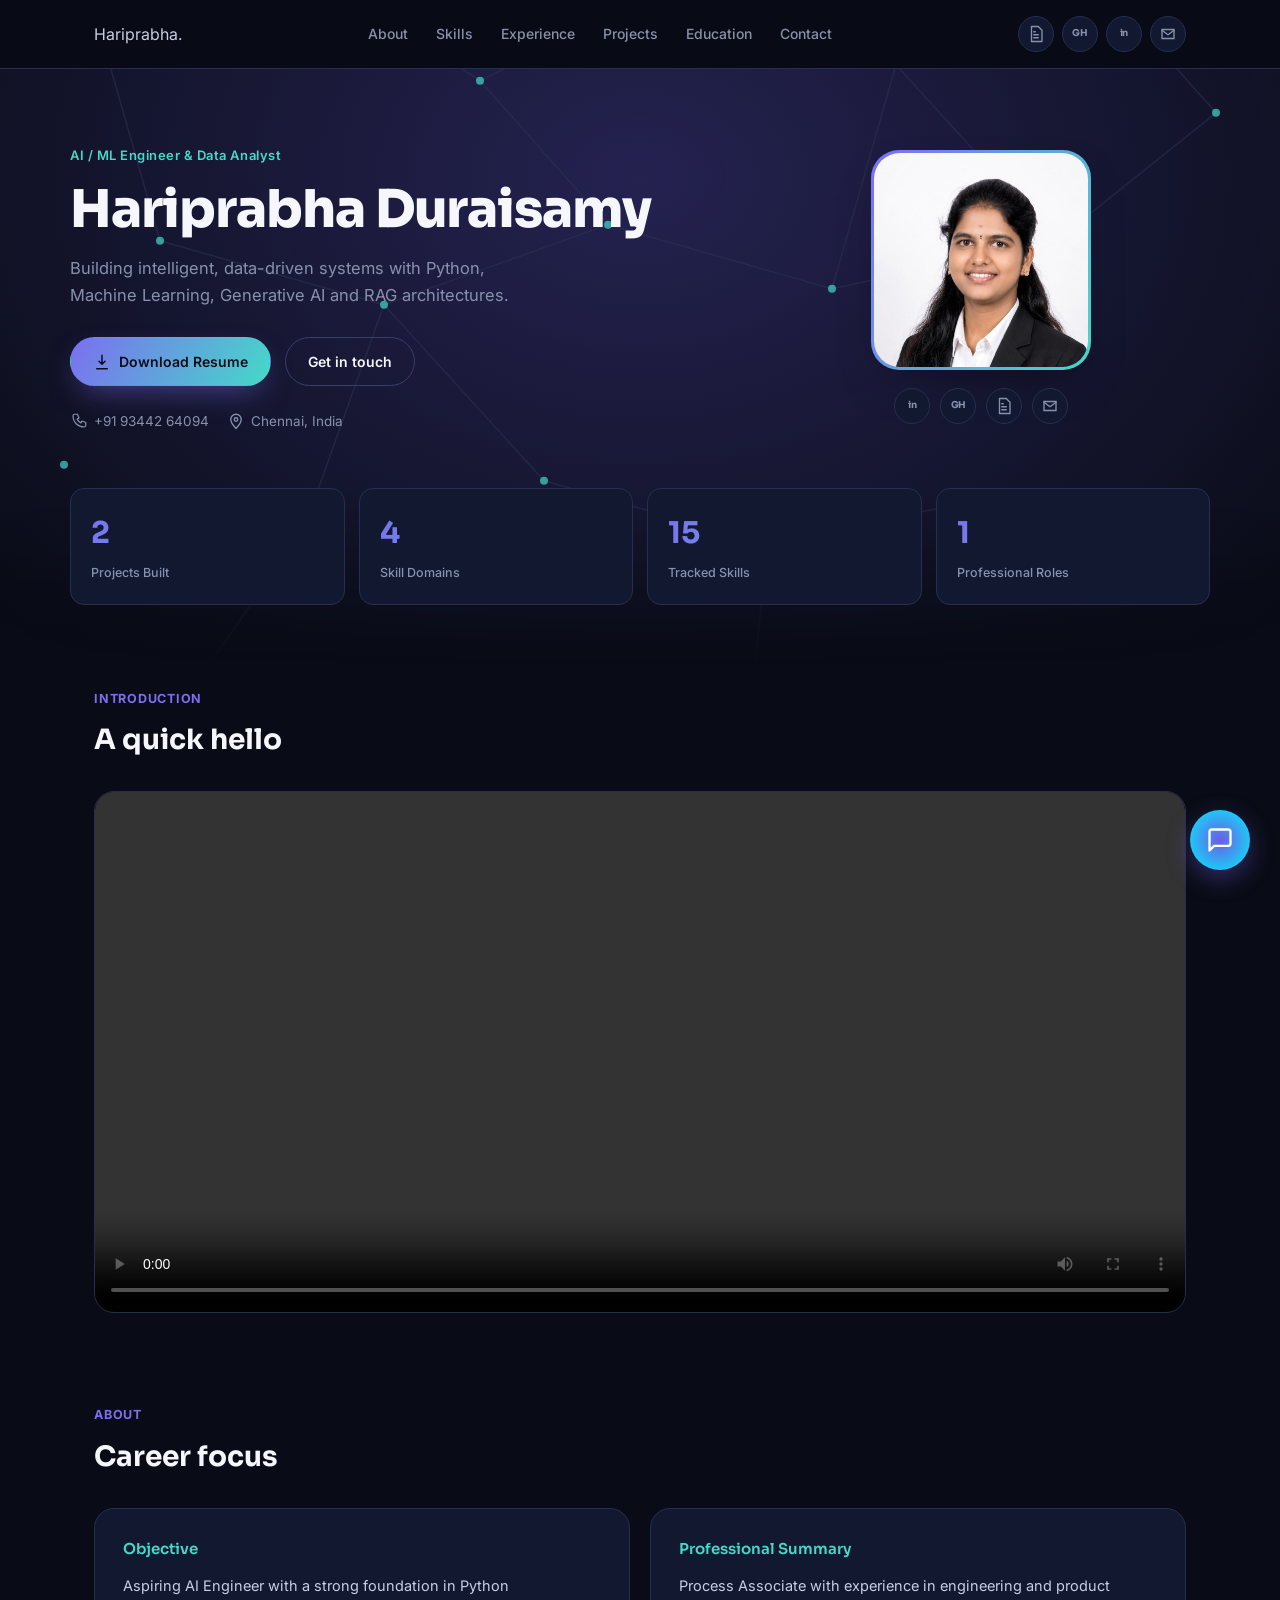
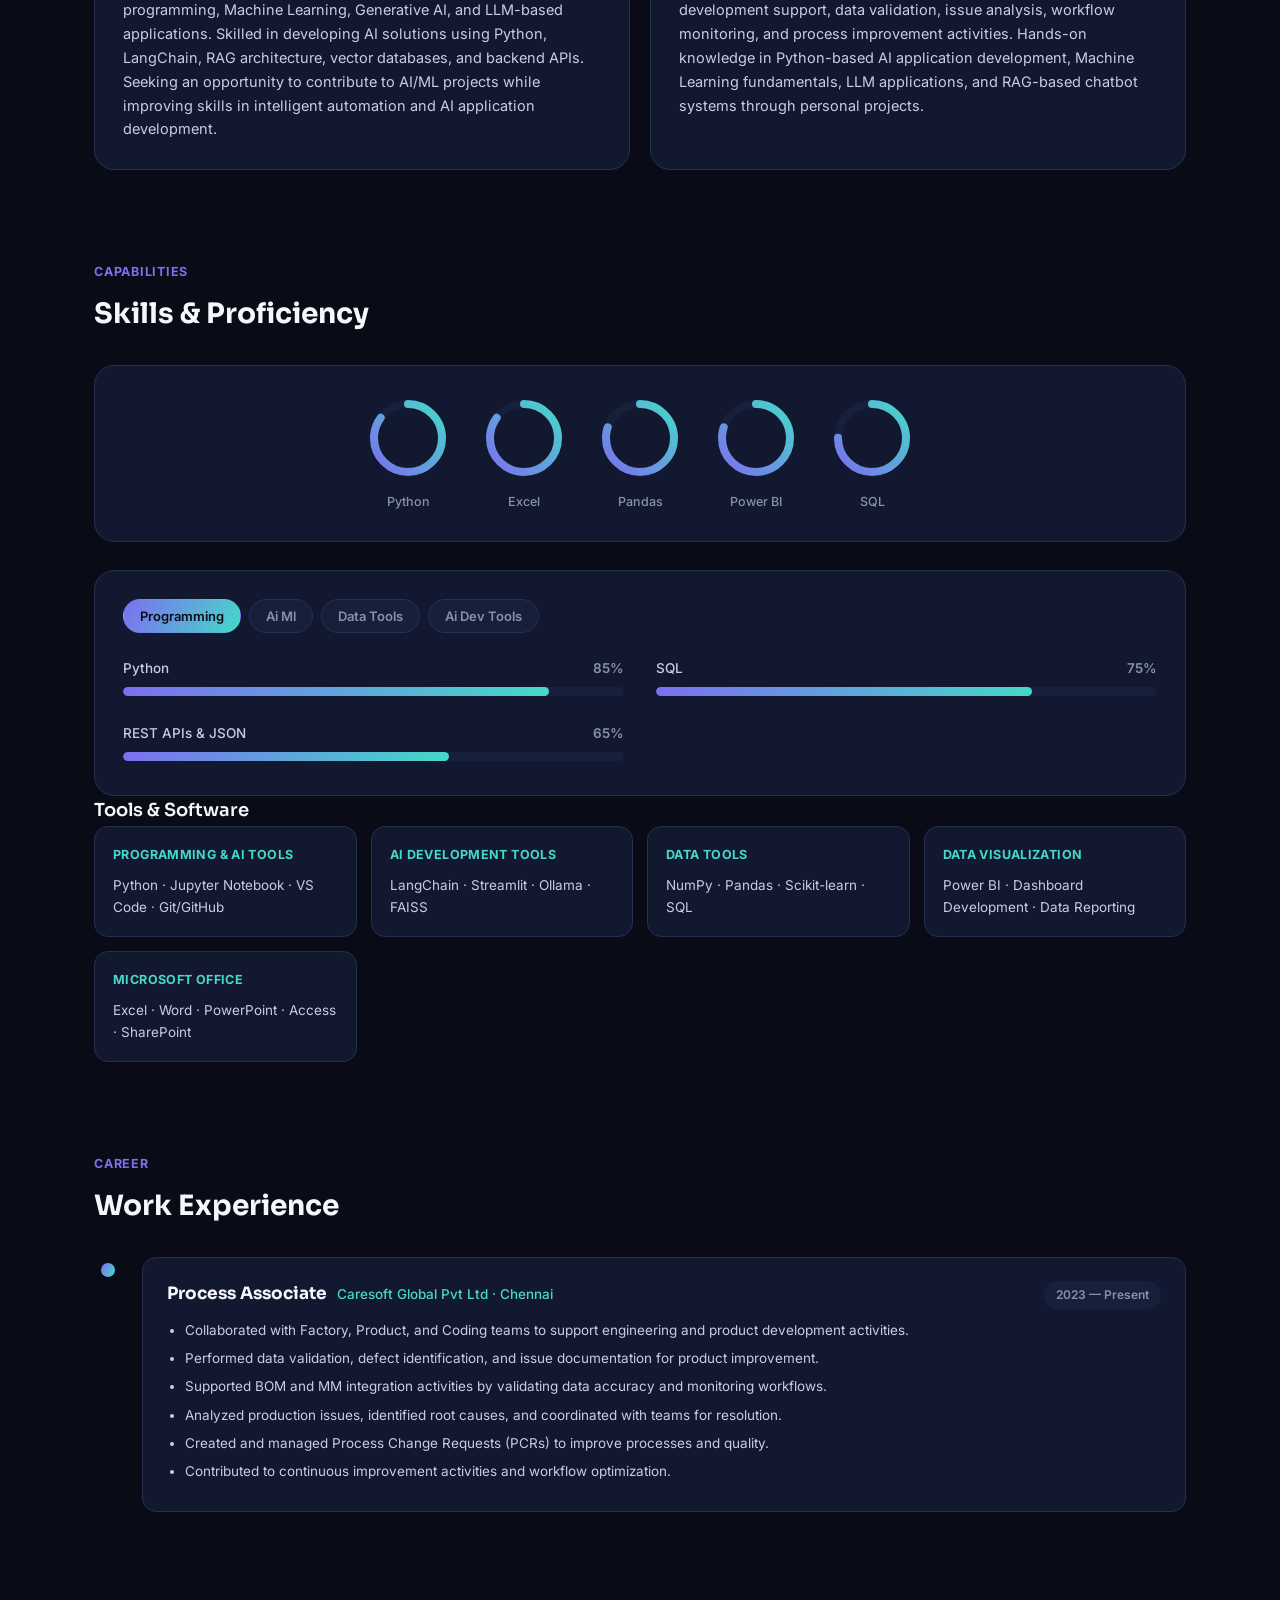
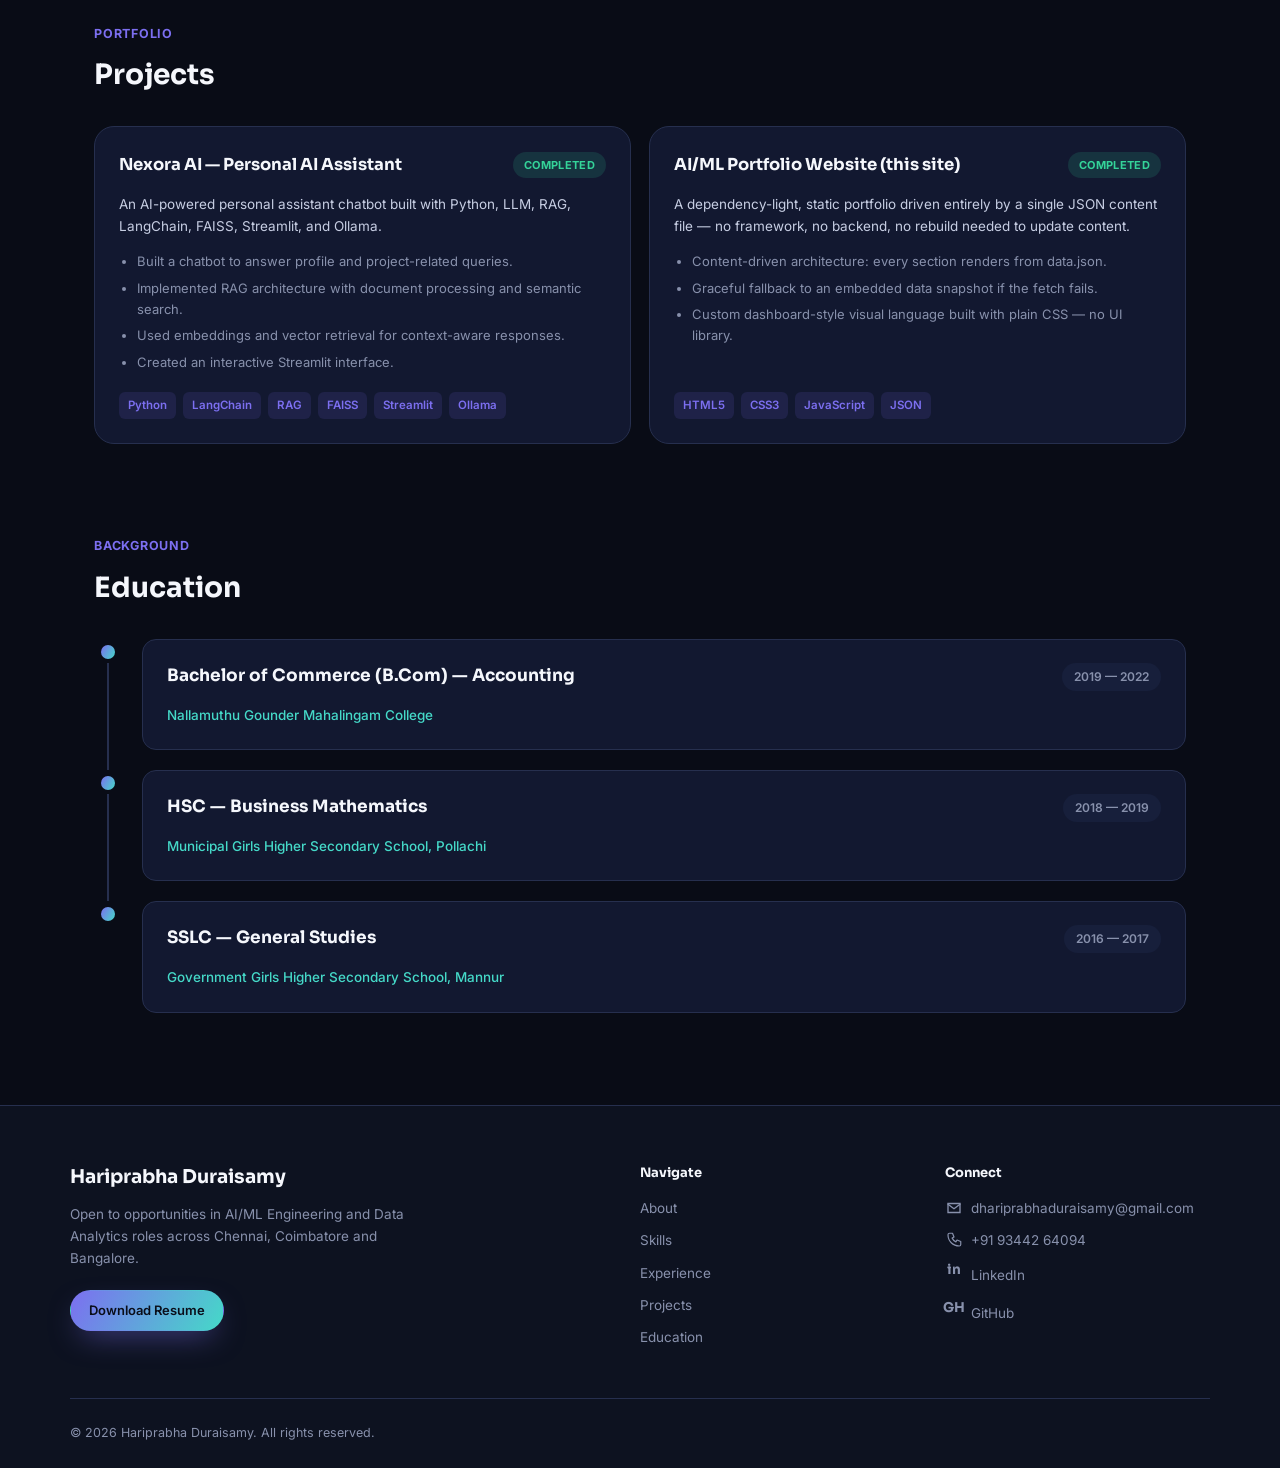
==== commit fc3f239c: "Update index.html" ====
--- a/index.html
+++ b/index.html
@@ -33,7 +33,7 @@
   <!-- Content Embedding Frame Workspace -->
   <div style="flex: 1; background: #0B0E14;">
     <iframe 
-      src="https://huggingface.co/spaces/hariprabha06/nexora-ai/embed" 
+      src="https://hariprabha06-nexora-ai.hf.space/?embed=true" 
       width="100%" 
       height="100%" 
       style="border: none; background: #0B0E14;"
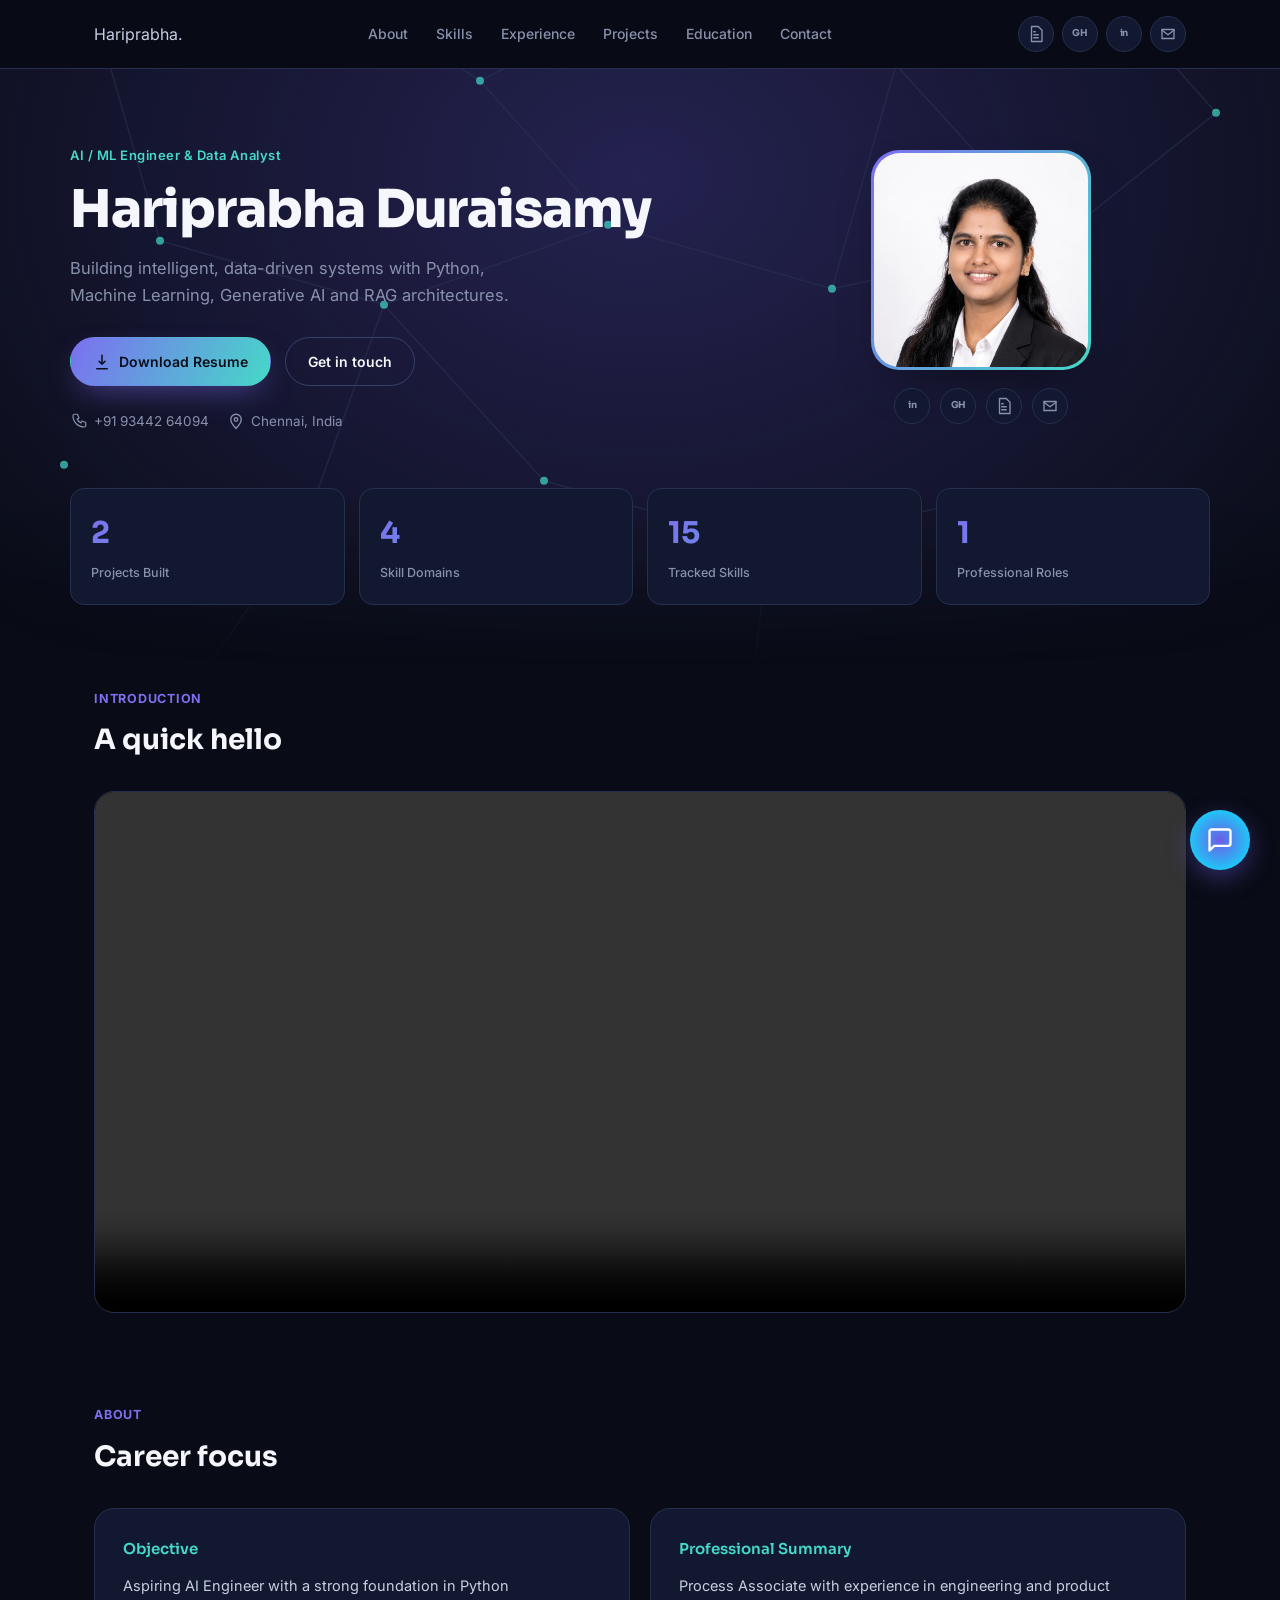
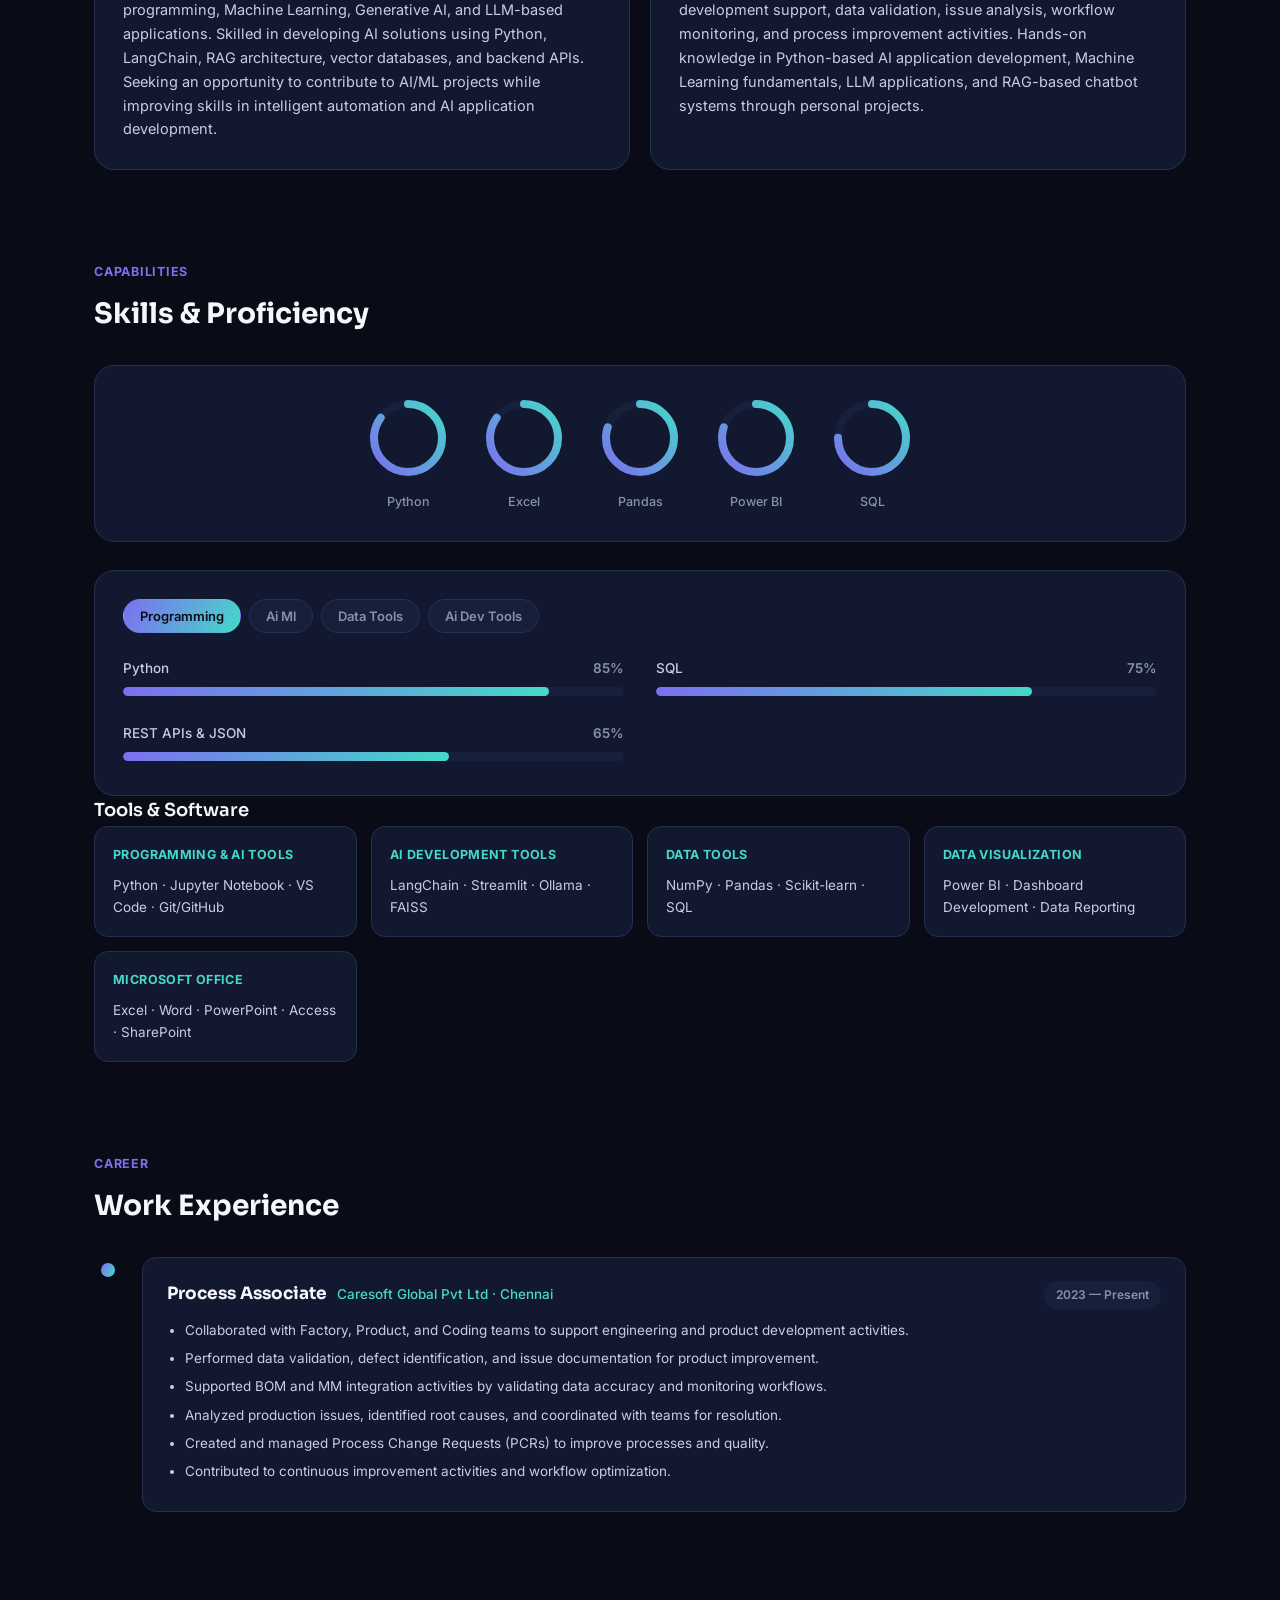
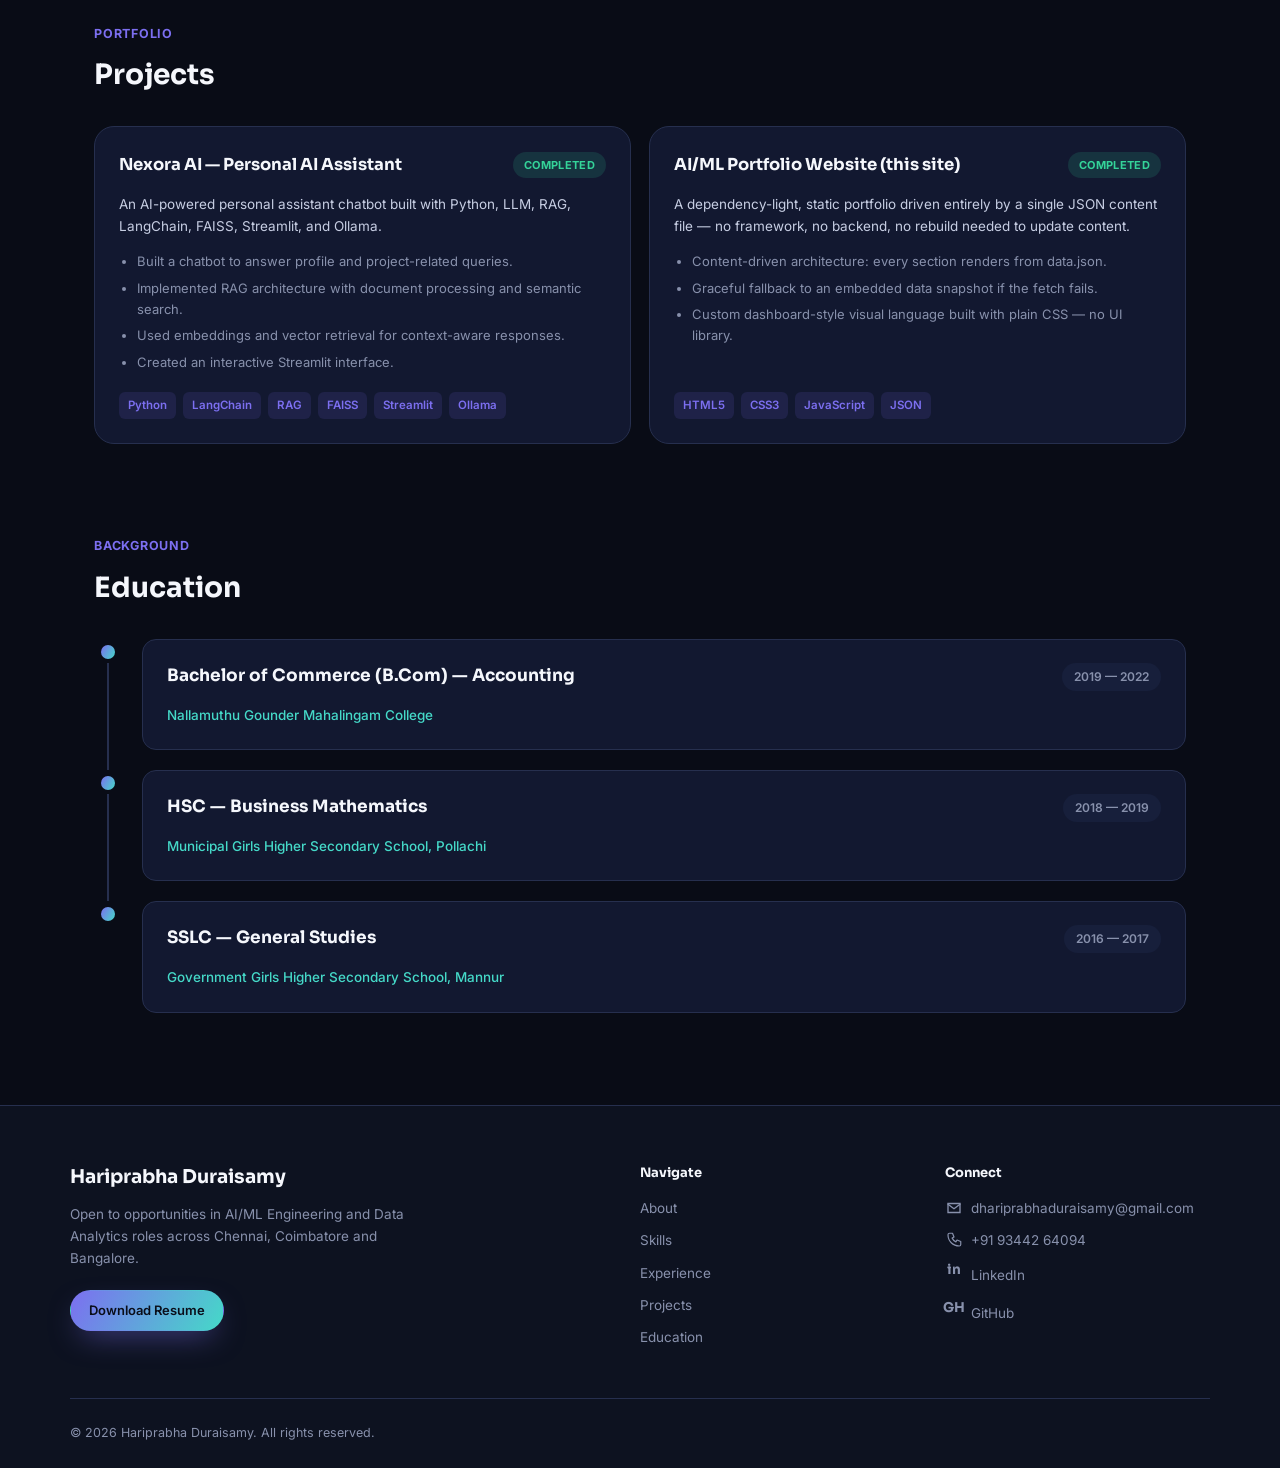
==== commit 567cd162: "Update index.html" ====
--- a/index.html
+++ b/index.html
@@ -33,7 +33,7 @@
   <!-- Content Embedding Frame Workspace -->
   <div style="flex: 1; background: #0B0E14;">
     <iframe 
-      src="https://hariprabha06-nexora-ai.hf.space/?embed=true" 
+      src="https://hf.space/embed/hariprabha06/nexora-ai" 
       width="100%" 
       height="100%" 
       style="border: none; background: #0B0E14;"
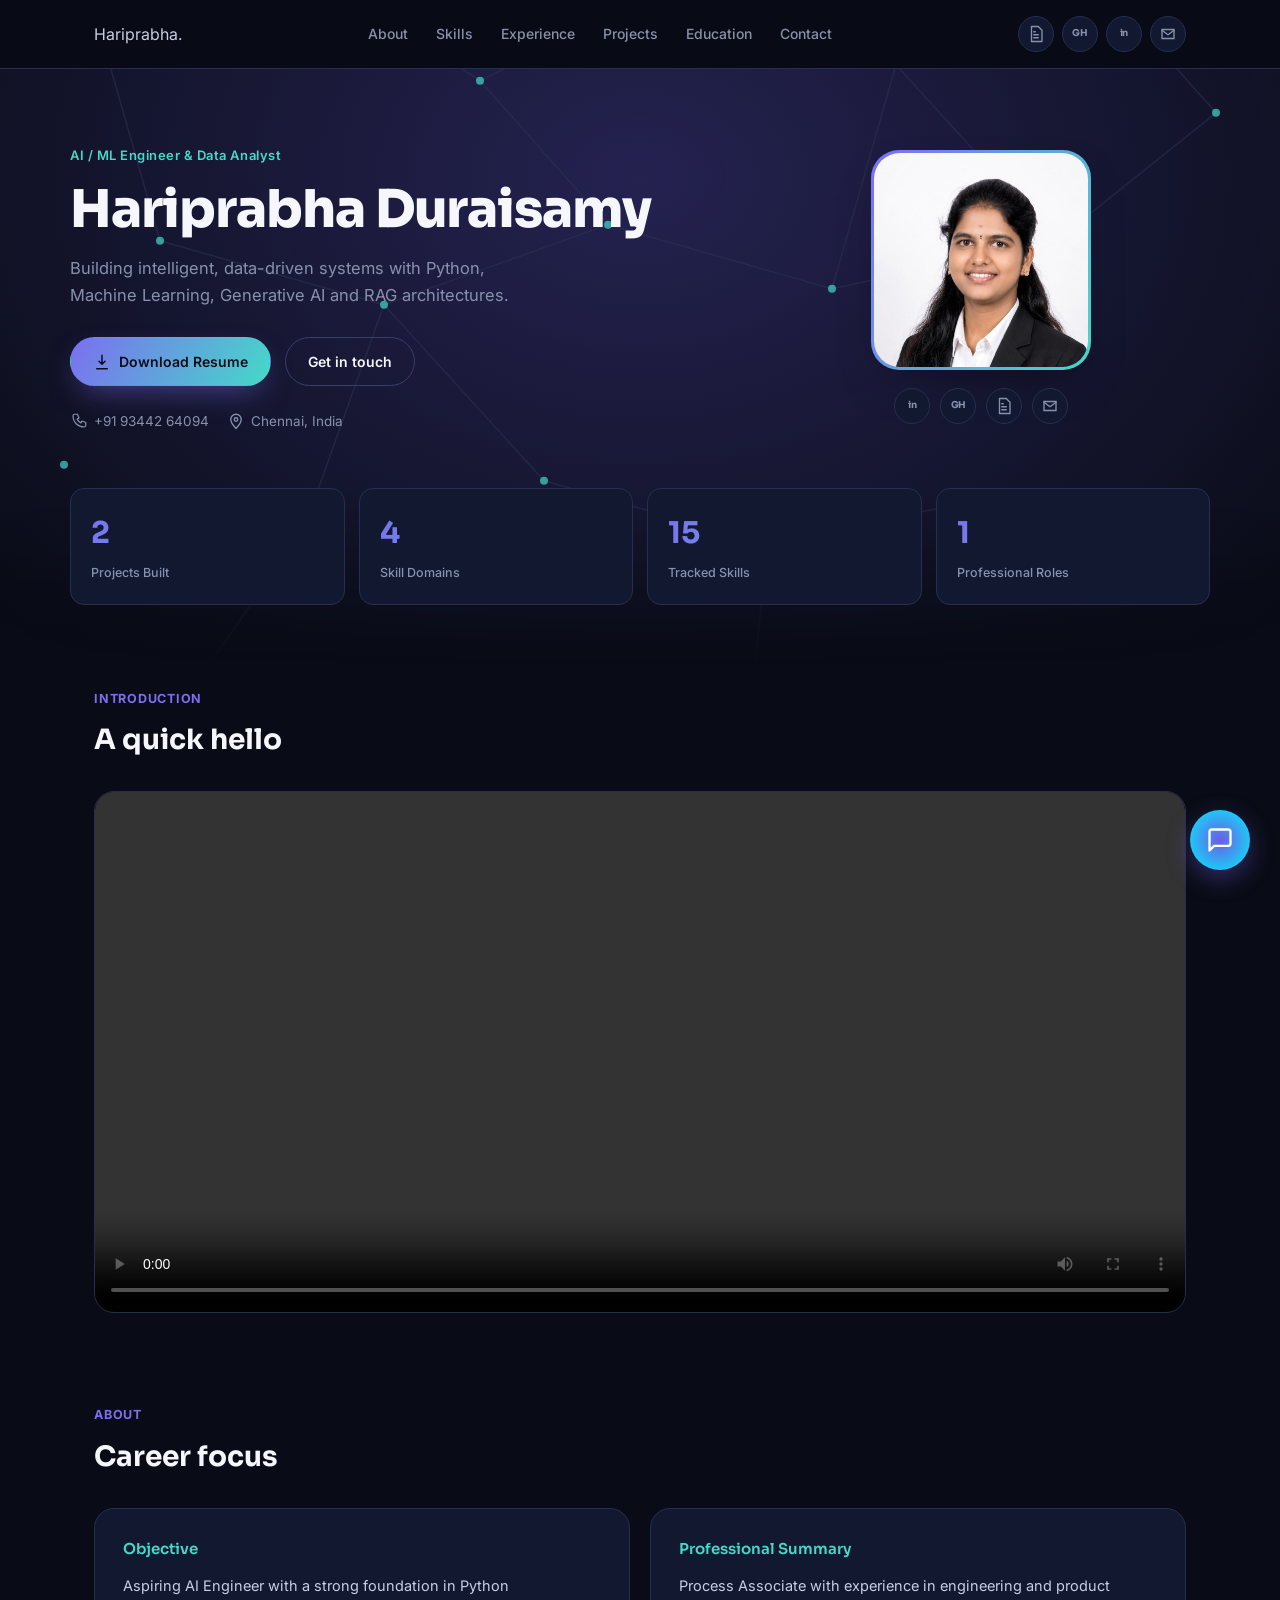
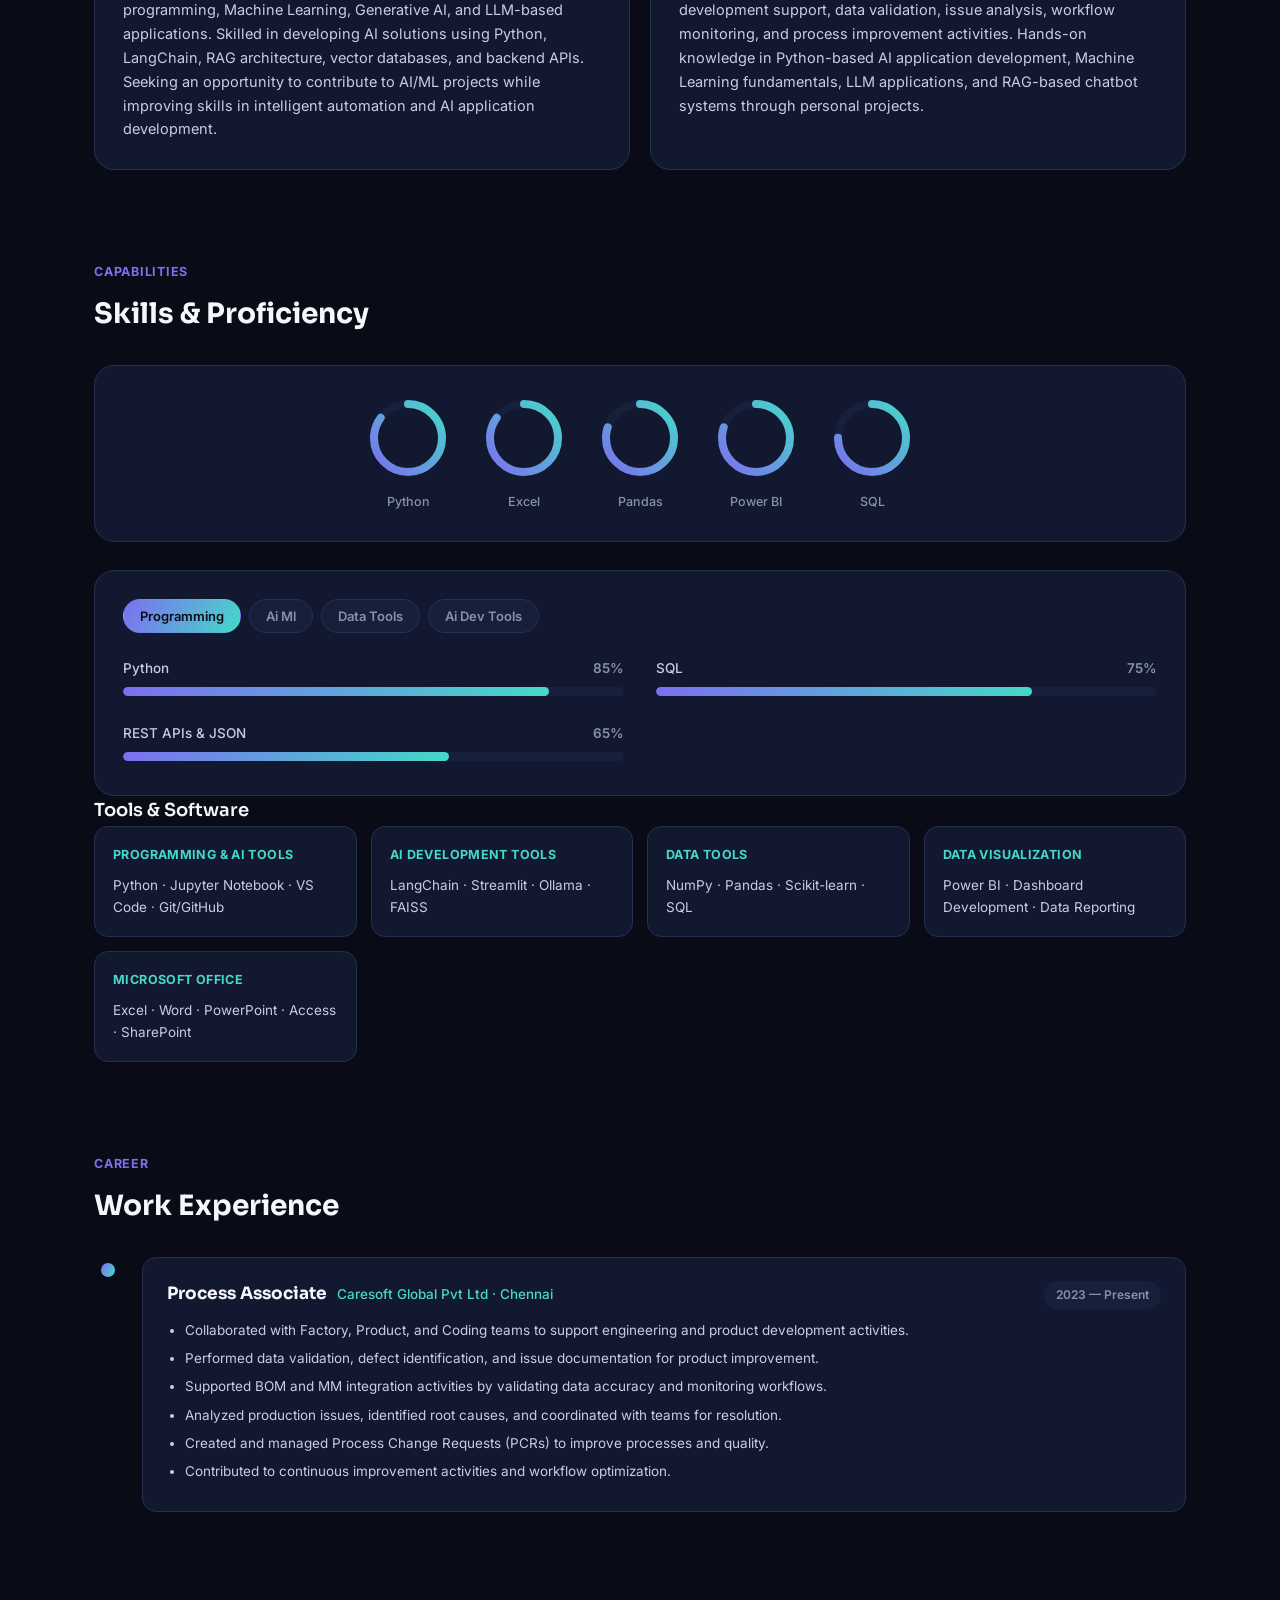
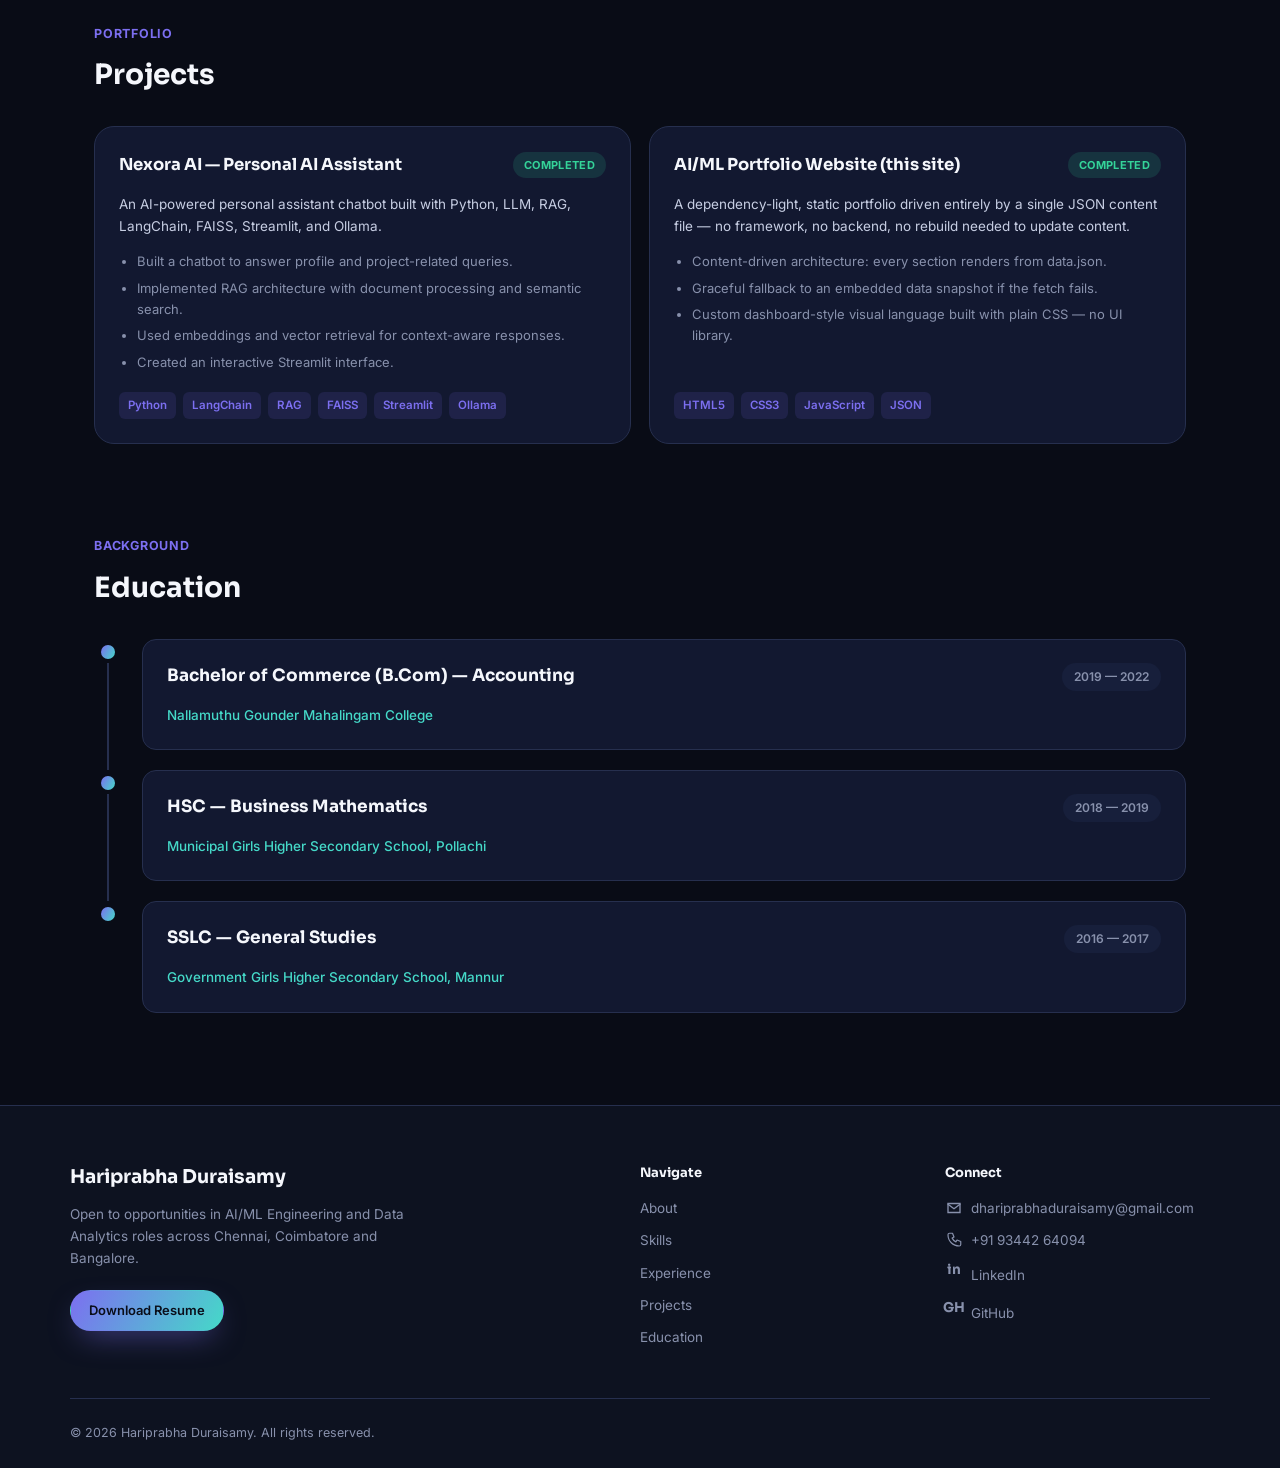
==== commit 4f6f6155: "Update index.html" ====
--- a/index.html
+++ b/index.html
@@ -33,7 +33,7 @@
   <!-- Content Embedding Frame Workspace -->
   <div style="flex: 1; background: #0B0E14;">
     <iframe 
-      src="https://hf.space/embed/hariprabha06/nexora-ai" 
+      src="https://huggingface.co/spaces/hariprabha06/nexora-ai?embed=true" 
       width="100%" 
       height="100%" 
       style="border: none; background: #0B0E14;"
